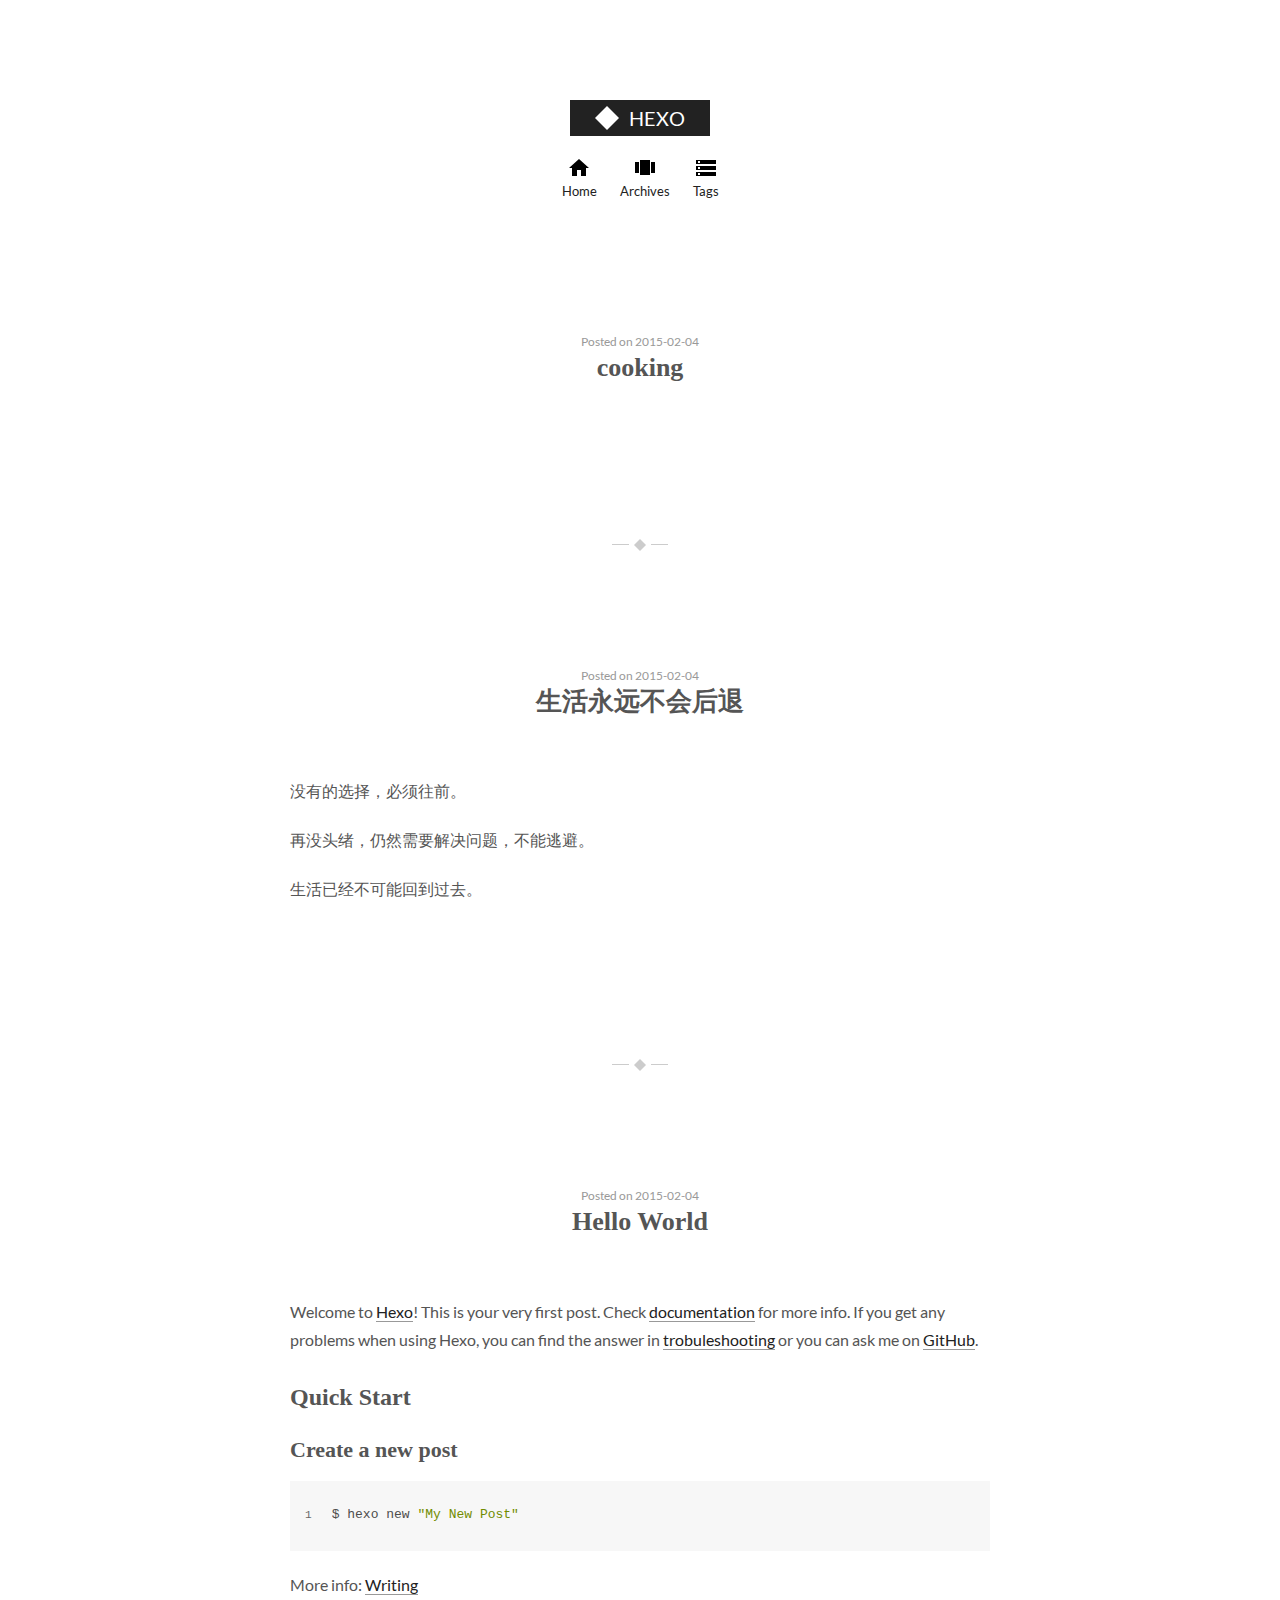
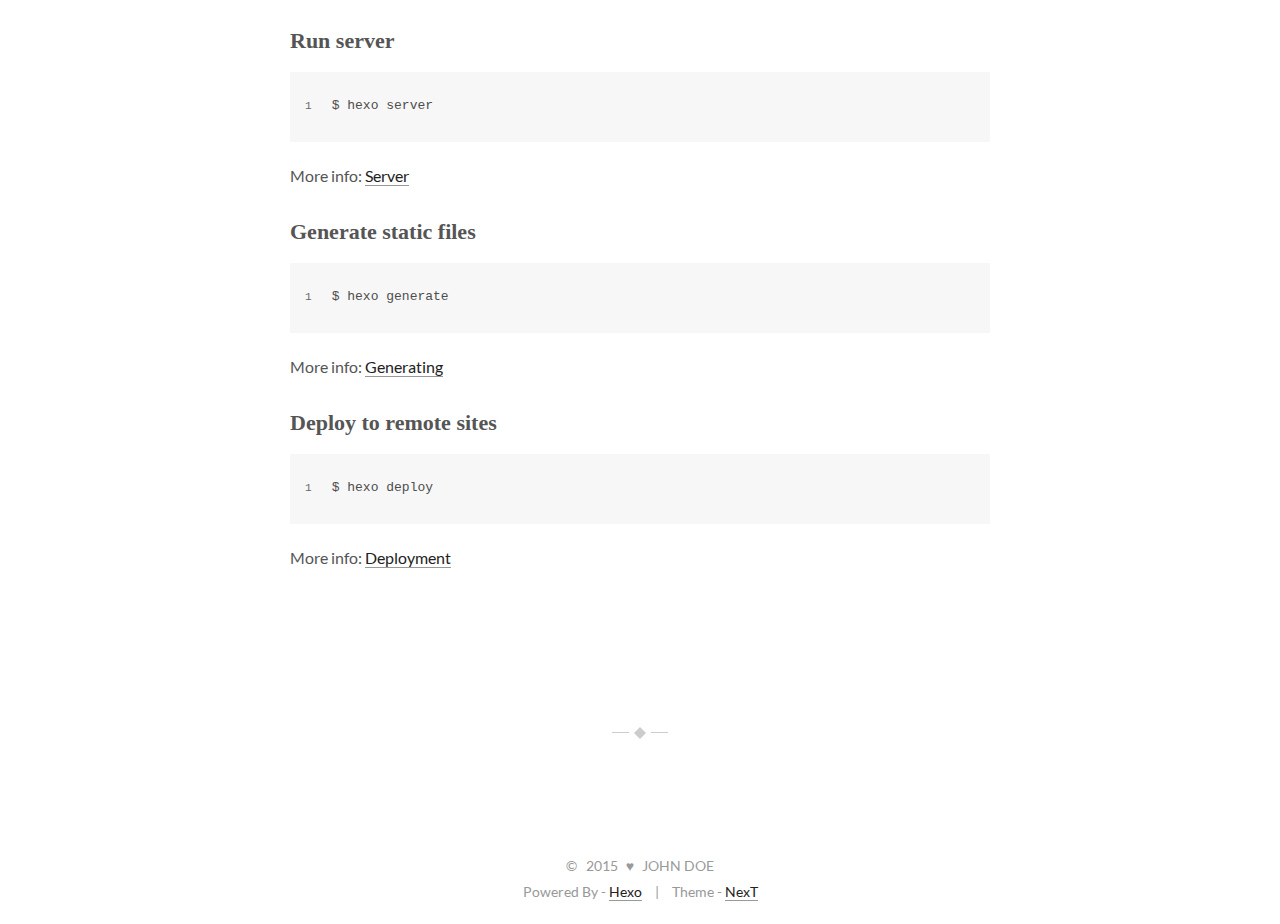
==== index.html @ 5f5b295c "Site updated: 2015-02-05 01:27:31" ====
<!doctype html>
<html lang="zh">
<head>
  <meta charset="UTF-8"/>
<meta http-equiv="X-UA-Compatible" content="IE=edge"/>
<meta name="viewport" content="width=device-width, initial-scale=1, maximum-scale=1"/>


  <link rel="stylesheet" type="text/css" href="/vendors/fancybox/source/jquery.fancybox.css?v=2.1.5"/>


<link rel="stylesheet" type="text/css" href="/css/main.css?v=0.1.3"/>






    <link rel="icon" type="image/x-icon" href="/favicon.ico" />



  <title> Hexo </title>
</head>

<body>
  <div class="container one-column ">

    <div id="header" class="header">
      <div class="header-inner">
        
  


<h1 class="site-meta">
    <a href="/" class="brand">
        <span class="logo the-shape"></span>
        <span class="site-title">Hexo</span>
    </a>
</h1>


  <ul id="menu" class="menu">
    
      
      <li class="menu-item menu-item-home">
        <a href="/" title="Home">Home</a>
      </li>
    
      
      <li class="menu-item menu-item-archives">
        <a href="/archives" title="Archives">Archives</a>
      </li>
    
      
      <li class="menu-item menu-item-tags">
        <a href="/tags" title="Tags">Tags</a>
      </li>
    
    
  </ul>

      </div>
    </div>

    <div id="main" class="main">
      <div class="main-inner">
        <div id="content" class="content">

          
            
          

          <div id="posts" class="posts-expand">
            
  
    

  <div class="post post-type-normal ">
    <div class="post-header">

      <div class="post-meta">
          <span class="post-time">
            
              Posted on 2015-02-04
            
          </span>
      </div>

      
      
        <h1 class="post-title">
          
          
            
              <a class="post-title-link" href="/2015/02/05/cooking/">
                cooking
              </a>
            
          
        </h1>
      
    </div>

    
      <div class="post-body">

        
        

        
          
        

      </div>
    

    
      <div class="post-footer">
        

        

        
          <div class="post-eof the-shape"></div>
        
      </div>
    
  </div>


  
    

  <div class="post post-type-normal ">
    <div class="post-header">

      <div class="post-meta">
          <span class="post-time">
            
              Posted on 2015-02-04
            
          </span>
      </div>

      
      
        <h1 class="post-title">
          
          
            
              <a class="post-title-link" href="/2015/02/04/life-will-never-turn-back/">
                生活永远不会后退
              </a>
            
          
        </h1>
      
    </div>

    
      <div class="post-body">

        
        

        
          <p>没有的选择，必须往前。</p>
<p>再没头绪，仍然需要解决问题，不能逃避。</p>
<p>生活已经不可能回到过去。</p>

        

      </div>
    

    
      <div class="post-footer">
        

        

        
          <div class="post-eof the-shape"></div>
        
      </div>
    
  </div>


  
    

  <div class="post post-type-normal ">
    <div class="post-header">

      <div class="post-meta">
          <span class="post-time">
            
              Posted on 2015-02-04
            
          </span>
      </div>

      
      
        <h1 class="post-title">
          
          
            
              <a class="post-title-link" href="/2015/02/04/hello-world/">
                Hello World
              </a>
            
          
        </h1>
      
    </div>

    
      <div class="post-body">

        
        

        
          <p>Welcome to <a href="http://hexo.io/" target="_blank" rel="external">Hexo</a>! This is your very first post. Check <a href="http://hexo.io/docs/" target="_blank" rel="external">documentation</a> for more info. If you get any problems when using Hexo, you can find the answer in <a href="http://hexo.io/docs/troubleshooting.html" target="_blank" rel="external">trobuleshooting</a> or you can ask me on <a href="https://github.com/hexojs/hexo/issues" target="_blank" rel="external">GitHub</a>.</p>
<h2 id="Quick_Start">Quick Start</h2>
<h3 id="Create_a_new_post">Create a new post</h3>
<figure class="highlight bash"><table><tr><td class="gutter"><pre><div class="line">1</div></pre></td><td class="code"><pre><div class="line">$ hexo new <span class="string">"My New Post"</span></div></pre></td></tr></table></figure>

<p>More info: <a href="http://hexo.io/docs/writing.html" target="_blank" rel="external">Writing</a></p>
<h3 id="Run_server">Run server</h3>
<figure class="highlight bash"><table><tr><td class="gutter"><pre><div class="line">1</div></pre></td><td class="code"><pre><div class="line">$ hexo server</div></pre></td></tr></table></figure>

<p>More info: <a href="http://hexo.io/docs/server.html" target="_blank" rel="external">Server</a></p>
<h3 id="Generate_static_files">Generate static files</h3>
<figure class="highlight bash"><table><tr><td class="gutter"><pre><div class="line">1</div></pre></td><td class="code"><pre><div class="line">$ hexo generate</div></pre></td></tr></table></figure>

<p>More info: <a href="http://hexo.io/docs/generating.html" target="_blank" rel="external">Generating</a></p>
<h3 id="Deploy_to_remote_sites">Deploy to remote sites</h3>
<figure class="highlight bash"><table><tr><td class="gutter"><pre><div class="line">1</div></pre></td><td class="code"><pre><div class="line">$ hexo deploy</div></pre></td></tr></table></figure>

<p>More info: <a href="http://hexo.io/docs/deployment.html" target="_blank" rel="external">Deployment</a></p>

        

      </div>
    

    
      <div class="post-footer">
        

        

        
          <div class="post-eof the-shape"></div>
        
      </div>
    
  </div>


  


            
          </div>
        </div>
      </div>
    </div>

    <div id="footer" class="footer">
      <div class="footer-inner">
        <div class="copyright">
  
  &copy; &nbsp; 
  2015
  <span class="with-love">&hearts;</span>
  <span class="author">John Doe</span>
</div>

<div class="powered-by">
  Powered By - <a class="theme-link" href="http://hexo.io">Hexo</a>
</div>

<div class="theme-info">
  Theme - <a class="theme-link" href="https://github.com/iissnan/hexo-theme-next">NexT</a>
</div>





      </div>
    </div>

  </div>

  <script type="text/javascript" src="/vendors/jquery/dist/jquery.min.js"></script>


  <script type="text/javascript" src="/vendors/fancybox/source/jquery.fancybox.pack.js"></script>
  <script type="text/javascript">
    $(document).ready(function() {
      $(".fancybox").fancybox();
    });
  </script>





  
</body>
</html>
---- css/main.css ----
/* normalize.css v3.0.2 | MIT License | git.io/normalize */
html {
  font-family: sans-serif;
/* 1 */
  -ms-text-size-adjust: 100%;
/* 2 */
  -webkit-text-size-adjust: 100%;
/* 2 */
}
body {
  margin: 0;
}
article,
aside,
details,
figcaption,
figure,
footer,
header,
hgroup,
main,
menu,
nav,
section,
summary {
  display: block;
}
audio,
canvas,
progress,
video {
  display: inline-block;
/* 1 */
  vertical-align: baseline;
/* 2 */
}
audio:not([controls]) {
  display: none;
  height: 0;
}
[hidden],
template {
  display: none;
}
a {
  background-color: transparent;
}
a:active,
a:hover {
  outline: 0;
}
abbr[title] {
  border-bottom: 1px dotted;
}
b,
strong {
  font-weight: bold;
}
dfn {
  font-style: italic;
}
h1 {
  font-size: 2em;
  margin: 0.67em 0;
}
mark {
  background: #ff0;
  color: #000;
}
small {
  font-size: 80%;
}
sub,
sup {
  font-size: 75%;
  line-height: 0;
  position: relative;
  vertical-align: baseline;
}
sup {
  top: -0.5em;
}
sub {
  bottom: -0.25em;
}
img {
  border: 0;
}
svg:not(:root) {
  overflow: hidden;
}
figure {
  margin: 1em 40px;
}
hr {
  -moz-box-sizing: content-box;
  box-sizing: content-box;
  height: 0;
}
pre {
  overflow: auto;
}
code,
kbd,
pre,
samp {
  font-family: monospace, monospace;
  font-size: 1em;
}
button,
input,
optgroup,
select,
textarea {
  color: inherit;
/* 1 */
  font: inherit;
/* 2 */
  margin: 0;
/* 3 */
}
button {
  overflow: visible;
}
button,
select {
  text-transform: none;
}
button,
html input[type="button"],
* 1 */,
input[type="reset"],
input[type="submit"] {
  -webkit-appearance: button;
/* 2 */
  cursor: pointer;
/* 3 */
}
button[disabled],
html input[disabled] {
  cursor: default;
}
button::-moz-focus-inner,
input::-moz-focus-inner {
  border: 0;
  padding: 0;
}
input {
  line-height: normal;
}
input[type="checkbox"],
input[type="radio"] {
  box-sizing: border-box;
/* 1 */
  padding: 0;
/* 2 */
}
input[type="number"]::-webkit-inner-spin-button,
input[type="number"]::-webkit-outer-spin-button {
  height: auto;
}
input[type="search"] {
  -webkit-appearance: textfield;
/* 1 */
  -moz-box-sizing: content-box;
  -webkit-box-sizing: content-box;
/* 2 */
  box-sizing: content-box;
}
input[type="search"]::-webkit-search-cancel-button,
input[type="search"]::-webkit-search-decoration {
  -webkit-appearance: none;
}
fieldset {
  border: 1px solid #c0c0c0;
  margin: 0 2px;
  padding: 0.35em 0.625em 0.75em;
}
legend {
  border: 0;
/* 1 */
  padding: 0;
/* 2 */
}
textarea {
  overflow: auto;
}
optgroup {
  font-weight: bold;
}
table {
  border-collapse: collapse;
  border-spacing: 0;
}
td,
th {
  padding: 0;
}
@font-face {
  font-family: 'Lato';
  src: url("../fonts/lato/lato-reg-webfont-g.eot");
  font-weight: normal;
  font-style: normal;
}
@font-face {
  font-family: 'Lato';
  src: url("../fonts/lato/lato-reg-webfont-g.woff") format('woff');
  font-weight: normal;
  font-style: normal;
}
@font-face {
  font-family: 'Lato';
  src: url("../fonts/lato/lato-bol-webfont-g.eot");
  font-weight: bold;
  font-style: normal;
}
@font-face {
  font-family: 'Lato';
  src: url("../fonts/lato/lato-bol-webfont-g.woff") format('woff');
  font-weight: bold;
  font-style: normal;
}
@font-face {
  font-family: 'Lato';
  src: url("../fonts/lato/lato-regita-webfont-g.eot");
  font-weight: normal;
  font-style: italic;
}
@font-face {
  font-family: 'Lato';
  src: url("../fonts/lato/lato-regita-webfont-g.woff") format('woff');
  font-weight: normal;
  font-style: italic;
}
::selection {
  background: #262a30;
  color: #fff;
}
body {
  color: #555;
  background: #fff;
  font: 16px/1.8 "Lato", "Microsoft Jhenghei", "Hiragino Sans GB", "Microsoft YaHei", sans-serif;
}
h1,
h2,
h3,
h4,
h5,
h6 {
  margin: 0;
  padding: 0;
  font-weight: bold;
  line-height: 1;
  font-family: "PT Serif", "Cambria", Georgia, "Microsoft Jhenghei", "Hiragino Sans GB", "Microsoft YaHei", "Times New Roman", serif;
}
h1 {
  font-size: 26px;
}
h2 {
  font-size: 24px;
}
h3 {
  font-size: 22px;
}
h4 {
  font-size: 20px;
}
h5 {
  font-size: 18px;
}
h6 {
  font-size: 16px;
}
p {
  margin: 20px 0;
}
a {
  color: #222;
  text-decoration: none;
  border-bottom: 1px solid #999;
}
a:hover {
  border-bottom-color: #222;
}
ul {
  list-style: none;
}
blockquote {
  margin: 0;
  padding: 0;
}
img {
  display: block;
  margin: auto 0;
  max-width: 100%;
}
.center {
  text-align: center;
}
.align-left {
  text-align: left;
}
.align-right {
  text-align: right;
}
.post pre,
.post .highlight {
  background: #f7f7f7;
  margin: 20px 0;
  padding: 15px;
  overflow: auto;
  font-size: 13px;
  color: #4d4d4c;
  line-height: 18px;
}
.post .highlight .gutter pre,
.post .gist .gist-file .gist-data .line-numbers {
  color: #666;
  font-size: 0.85em;
}
.post pre,
.post code {
  font-family: "PT Mono", consolas, Monaco, Menlo, monospace;
}
.post code {
  background: #eee;
  text-shadow: 0 1px #fff;
  padding: 0 0.3em;
}
.post pre code {
  background: none;
  text-shadow: none;
  padding: 0;
}
.post .highlight pre {
  border: none;
  margin: 0;
  padding: 0;
}
.post .highlight table {
  margin: 0;
  width: auto;
}
.post .highlight td {
  border: none;
  padding: 0;
}
.post .highlight figcaption {
  font-size: 0.85em;
  color: #8e908c;
  line-height: 1em;
  margin-bottom: 1em;
}
.post .highlight figcaption a {
  float: right;
}
.post .highlight .gutter pre {
  text-align: right;
  padding-right: 20px;
}
.post .highlight .line {
  height: 20px;
}
.post .gist {
  margin: 20px 0;
  border-style: solid;
  border-color: #ccc;
  border-width: 1px 0;
  background: #f7f7f7;
  padding: 15px 40px 15px 15px;
}
.post .gist .gist-file {
  border: none;
  font-family: "PT Mono", consolas, Monaco, Menlo, monospace;
  margin: 0;
}
.post .gist .gist-file .gist-data {
  background: none;
  border: none;
}
.post .gist .gist-file .gist-data .line-numbers {
  background: none;
  border: none;
  padding: 0 20px 0 0;
}
.post .gist .gist-file .gist-data .line-data {
  padding: 0 !important;
}
.post .gist .gist-file .highlight {
  margin: 0;
  padding: 0;
  border: none;
}
.post .gist .gist-file .gist-meta {
  background: #f7f7f7;
  color: #8e908c;
  font: 13px "Avenir Next", Avenir, "Tahoma", "Vendana", sans-serif;
  text-shadow: 0 0;
  padding: 0;
  margin-top: 1em;
  margin-left: 40px;
}
.post .gist .gist-file .gist-meta a {
  color: color-link;
  font-weight: normal;
}
.post .gist .gist-file .gist-meta a:hover {
  text-decoration: underline;
}
pre .comment,
pre .title {
  color: #8e908c;
}
pre .variable,
pre .attribute,
pre .tag,
pre .regexp,
pre .ruby .constant,
pre .xml .tag .title,
pre .xml .pi,
pre .xml .doctype,
pre .html .doctype,
pre .css .id,
pre .css .class,
pre .css .pseudo {
  color: #c82829;
}
pre .number,
pre .preprocessor,
pre .built_in,
pre .literal,
pre .params,
pre .constant {
  color: #f5871f;
}
pre .class,
pre .ruby .class .title,
pre .css .rules .attribute {
  color: #718c00;
}
pre .string,
pre .value,
pre .inheritance,
pre .header,
pre .ruby .symbol,
pre .xml .cdata {
  color: #718c00;
}
pre .css .hexcolor {
  color: #3e999f;
}
pre .function,
pre .python .decorator,
pre .python .title,
pre .ruby .function .title,
pre .ruby .title .keyword,
pre .perl .sub,
pre .javascript .title,
pre .coffeescript .title {
  color: #4271ae;
}
pre .keyword,
pre .javascript .function {
  color: #8959a8;
}
.header-inner {
  margin: 0 auto;
  padding: 100px 0 70px;
  width: 960px;
}
.one-column .header-inner {
  width: 700px;
}
.main-inner {
  margin: 0 auto;
  width: 960px;
}
.one-column .main-inner {
  width: 700px;
}
.main-inner .content {
  width: 700px;
}
.main-inner .sidebar {
  float: right;
  margin-left: 20px;
  width: 240px;
}
.footer-inner {
  margin: 20px auto;
  width: 960px;
}
.one-column .footer-inner {
  width: 700px;
}
.header {
  background: #fff;
  border-bottom: solid 0 #0684bd;
}
.header-inner {
  position: relative;
}
.site-meta {
  text-align: center;
}
.brand {
  position: relative;
  display: inline-block;
  padding: 0 25px;
  color: #fff;
  background: #222;
  border-bottom: none;
  font-family: "Lato", "Microsoft Jhenghei", "Hiragino Sans GB", "Microsoft YaHei", sans-serif;
}
.brand .the-shape {
  display: inline-block;
  vertical-align: top;
  margin-right: 10px;
}
.brand .the-shape::before,
.brand .the-shape::after {
  position: relative;
  top: 6px;
  content: ' ';
  display: inline-block;
  width: 0;
  height: 0;
  border-width: 12px;
  border-style: solid;
}
.brand .the-shape::before {
  border-color: transparent;
  border-right-color: #fff;
  border-left-width: 0;
}
.brand .the-shape::after {
  border-color: transparent;
  border-left-color: #fff;
  border-right-width: 0;
}
.brand .the-shape {
  margin-right: 5px;
}
.site-title {
  display: inline-block;
  vertical-align: top;
  line-height: 36px;
  text-transform: uppercase;
  font-size: 20px;
  font-weight: normal;
}
.menu {
  margin-top: 20px;
  padding-left: 0;
  text-align: center;
}
.menu .menu-item {
  display: inline-block;
  margin-left: 20px;
}
.menu .menu-item:first-child {
  margin-left: 0;
}
.menu .menu-item a {
  display: block;
  color: #222;
  font-size: 13px;
  text-decoration: none;
  text-transform: capitalize;
  border-bottom: 1px solid #fff;
  trasition-property: border-color;
  transition-duration: 0.2s;
  transition-timing-function: ease-in-out;
  transition-delay: 0s;
}
.menu .menu-item a:hover {
  border-bottom-color: #222;
}
.menu .menu-item a::before {
  content: "";
  display: block;
  margin: 0 auto;
  width: 24px;
  height: 24px;
  vertical-align: middle;
}
.menu-item-home a::before {
  background: url("[data-uri]") no-repeat 0 50%;
  background-size: 100% 100%;
}
.menu-item-archives a::before {
  background: url("[data-uri]") no-repeat 0 50%;
  background-size: 100% 100%;
}
.menu-item-tags a::before {
  background: url("[data-uri]") no-repeat 0 50%;
  background-size: 100% 100%;
}
.menu-item-feed a::before {
  background: url("[data-uri]") no-repeat;
  background-size: 100% 100%;
}
.menu-item-about a::before {
  background: url("[data-uri]") no-repeat;
  background-size: 100% 100%;
}
.translation {
  margin-top: -20px;
  font-size: 14px;
  color: #999;
}
.footer {
  margin-top: 100px;
  font-size: 14px;
  color: #999;
}
.footer-inner {
  text-align: center;
}
.copyright,
.author {
  text-transform: uppercase;
}
.with-love {
  display: inline-block;
  margin: 0 5px;
}
.powered-by,
.theme-info {
  display: inline-block;
}
.powered-by {
  margin-right: 10px;
}
.powered-by::after {
  content: "|";
  padding-left: 10px;
}
.cc-license {
  margin-top: 10px;
  text-align: center;
}
.cc-license .cc-opacity {
  opacity: 0.6;
  border-bottom: none;
}
.cc-license .cc-opacity:hover {
  opacity: 0.9;
}
.cc-license img {
  display: inline-block;
}
.page-archive .archive-page-counter {
  position: relative;
  top: -20px;
  left: 70px;
}
@media (max-width: 767px) {
  .page-archive .archive-page-counter {
    left: 50px;
  }
}
.page-archive .posts-collapse {
  position: relative;
}
.page-archive .posts-collapse::after {
  top: 0;
  left: 55px;
  margin-left: -2px;
  width: 4px;
  height: 100%;
  background: #f5f5f5;
  z-index: -1;
}
@media (max-width: 767px) {
  .page-archive .posts-collapse::after {
    left: 30px;
  }
}
.page-archive .posts-collapse .archive-move-on {
  position: absolute;
  top: -12px;
  left: 55px;
  margin-left: -6px;
  width: 12px;
  height: 12px;
  opacity: 0.5;
  background: #555;
}
@media (max-width: 767px) {
  .page-archive .posts-collapse .archive-move-on {
    left: 30px;
  }
}
.page-archive .posts-collapse .post {
  margin: 30px 0 30px 55px;
}
@media (max-width: 767px) {
  .page-archive .posts-collapse .post {
    margin-left: 30px;
  }
}
.page-archive .posts-collapse::before,
.page-archive .posts-collapse::after {
  content: " ";
  position: absolute;
}
.page-archive .posts-collapse .archive-year {
  position: relative;
  text-align: center;
  margin-left: 55px;
}
@media (max-width: 767px) {
  .page-archive .posts-collapse .archive-year {
    margin-left: 30px;
  }
}
.page-archive .posts-collapse .archive-year::before {
  content: " ";
  position: absolute;
  left: 0;
  top: 50%;
  margin-left: -4px;
  margin-top: -4px;
  width: 8px;
  height: 8px;
  background: #bbb;
}
.page-archive .posts-collapse .archive-year::after {
  content: " ";
  position: absolute;
  top: 50%;
  left: 0;
  z-index: -1;
  margin-top: -1px;
  width: 50%;
  height: 2px;
  background: #f5f5f5;
}
.page-archive .posts-collapse .collection-title {
  margin: 30px 0;
  margin-left: -54px;
  padding: 5px 30px;
  background: #fff;
  border: 2px solid #666;
  color: #666;
  font-size: 20px;
}
.page-archive .posts-collapse .post-header {
  position: relative;
  border-bottom: 1px dashed #ccc;
}
.page-archive .posts-collapse .post-header::before {
  content: " ";
  position: absolute;
  left: 0;
  top: 13px;
  width: 6px;
  height: 6px;
  margin-left: -3px;
  background: #bbb;
}
.page-archive .posts-collapse .post-header:hover {
  border-bottom-color: #666;
}
.page-archive .posts-collapse .post-header:hover::before {
  background: #222;
}
.page-archive .posts-collapse .post-meta {
  position: absolute;
  font-size: 12px;
  left: 20px;
  top: 5px;
}
.page-archive .posts-collapse .post-title {
  margin-left: 60px;
  font-size: 16px;
  font-weight: normal;
  font-family: "Lato", "Microsoft Jhenghei", "Hiragino Sans GB", "Microsoft YaHei", sans-serif;
  line-height: inherit;
}
.page-archive .posts-collapse .post-title::after {
  margin-left: 3px;
  opacity: 0.6;
}
.page-post-detail .content {
  overflow: hidden;
}
.btn {
  display: inline-block;
  padding: 2px 20px;
  font-size: 15px;
  color: #fff;
  background: #222;
  border: 2px solid #222;
  text-decoration: none;
  transition-property: background-color;
  transition-duration: 0.2s;
  transition-timing-function: ease-in-out;
  transition-delay: 0s;
}
.btn:hover {
  border-color: #222;
  color: #222;
  background: #fff;
}
.posts-expand {
  padding-top: 40px;
}
@media (max-width: 767px) {
  .posts-expand {
    margin: 0 20px;
  }
  .post-body pre,
  .post-body .highlight {
    margin: 0 -20px;
    padding: 10px 20px;
  }
  .post-body pre .gutter pre,
  .post-body .highlight .gutter pre {
    padding-right: 10px;
  }
}
.posts-expand .post-title {
  margin-bottom: 60px;
  font-size: 26px;
  text-align: center;
}
.posts-expand .post-title-link {
  position: relative;
  color: #555;
  border-bottom: none;
  line-height: 1.2;
  vertical-align: top;
}
.posts-expand .post-title-link::before {
  content: "";
  position: absolute;
  width: 100%;
  height: 2px;
  bottom: 0;
  left: 0;
  background-color: #000;
  visibility: hidden;
  transform: scaleX(0);
  transition-duration: 0.2s;
  transition-timing-function: ease-in-out;
  transition-delay: 0s;
}
.posts-expand .post-title-link:hover::before {
  visibility: visible;
  transform: scaleX(1);
}
.posts-expand .post-meta {
  color: #999;
  font-size: 12px;
  text-align: center;
}
.posts-expand .post-meta .post-category-list {
  display: inline-block;
  margin: 0;
  padding: 3px;
}
.posts-expand .post-meta .post-category-list-link {
  color: #999;
}
.posts-expand .post-body h2,
.posts-expand .post-body h3,
.posts-expand .post-body h4,
.posts-expand .post-body h5,
.posts-expand .post-body h6 {
  margin: 30px 0 15px;
}
.posts-expand .post-body ul {
  list-style: square;
}
.posts-expand .post-body hr {
  height: 1px;
  border: none;
  background: #666;
}
.posts-expand .post-body blockquote {
  position: relative;
  margin: 40px 0;
  color: #666;
  text-align: center;
}
.posts-expand .post-body blockquote::before,
.posts-expand .post-body blockquote::after {
  position: absolute;
  content: ' ';
  display: block;
  width: 100%;
  height: 24px;
  opacity: 0.2;
}
.posts-expand .post-body blockquote::before {
  top: -20px;
  border-top: 1px solid #ccc;
  background: url("[data-uri]") no-repeat 0 -7px;
  background-size: 24px 24px;
}
.posts-expand .post-body blockquote::after {
  bottom: -20px;
  border-bottom: 1px solid #ccc;
  background: url("[data-uri]") no-repeat 100% 7px;
  background-size: 24px 24px;
}
.posts-expand .post-body blockquote cite::before {
  content: "-";
  padding: 0 5px;
}
.posts-expand .post-body blockquote p,
.posts-expand .post-body blockquote div {
  text-align: center;
}
.posts-expand .post-body table {
  width: 100%;
  border-collapse: collapse;
  border-spacing: 0;
}
.posts-expand .post-body caption,
.posts-expand .post-body th,
.posts-expand .post-body td {
  text-align: left;
  vertical-align: middle;
  font-weight: normal;
}
.posts-expand .post-body th {
  font-weight: 700;
  border-bottom: 3px solid #ddd;
  padding-bottom: 10px;
}
.posts-expand .post-body td {
  border-bottom: 1px solid #ddd;
  padding: 10px 0;
}
.posts-expand .post-body dt {
  font-weight: 700;
}
.posts-expand .post-body dd {
  margin: 0;
  padding: 0;
}
.posts-expand .post-body img {
  box-sizing: border-box;
  margin: auto;
  border: 1px solid #ccc;
}
.posts-expand .post-body .pullquote {
  width: 45%;
}
.posts-expand .post-body .pullquote.left {
  float: left;
  margin-left: 5px;
  margin-right: 10px;
}
.posts-expand .post-body .pullquote.right {
  float: right;
  margin-left: 10px;
  margin-right: 5px;
}
.posts-expand .post-body .highlight table,
.posts-expand .post-body .gist table {
  width: auto;
}
.posts-expand .post-body .highlight table td,
.posts-expand .post-body .gist table td {
  border: none;
}
.posts-expand .post-body .highlight a,
.posts-expand .post-body .gist a {
  color: #222 !important;
  text-decoration: none !important;
}
.posts-expand .post-body .video-container {
  position: relative;
  padding-top: 60%;
  height: 0;
  overflow: hidden;
}
.posts-expand .post-body .video-container iframe,
.posts-expand .post-body .video-container object,
.posts-expand .post-body .video-container embed {
  position: absolute;
  top: 0;
  left: 0;
  width: 100%;
  height: 100%;
}
.posts-expand .post-tags {
  margin-top: 60px;
  text-align: center;
}
.posts-expand .post-tags a {
  display: inline-block;
  margin-right: 10px;
  font-size: 13px;
}
.posts-expand .the-shape {
  display: inline-block;
  vertical-align: top;
  margin-right: 10px;
}
.posts-expand .the-shape::before,
.posts-expand .the-shape::after {
  position: relative;
  top: -13px;
  content: ' ';
  display: inline-block;
  width: 0;
  height: 0;
  border-width: 6px;
  border-style: solid;
}
.posts-expand .the-shape::before {
  border-color: #fff;
  border-right-color: #ccc;
  border-left-width: 5px;
}
.posts-expand .the-shape::after {
  border-color: #fff;
  border-left-color: #ccc;
  border-right-width: 5px;
}
.posts-expand .post-eof {
  display: block;
  margin: 160px auto 120px;
  width: 8%;
  height: 1px;
  background: #ccc;
  text-align: center;
}
.post-more-link {
  margin-top: 50px;
}
@media (max-width: 767px) {
  .posts-collapse {
    margin: 0 20px;
  }
  .posts-collapse .post-title,
  .posts-collapse .post-meta {
    display: block;
    width: auto;
    text-align: left;
  }
}
.posts-collapse .collection-title {
  display: inline-block;
  margin: 30px 0 70px;
  padding: 5px 30px;
  color: #222;
  font-family: "Lato", "Microsoft Jhenghei", "Hiragino Sans GB", "Microsoft YaHei", sans-serif;
  border: 2px solid #222;
}
.posts-collapse .post {
  margin: 0 0 35px 30px;
}
.posts-collapse .post a {
  display: inline-block;
  color: #666;
  border-bottom: none;
}
.posts-collapse .post a:hover {
  color: #000;
}
.posts-collapse .post-meta {
  display: inline-block;
  vertical-align: middle;
  text-align: right;
  font-size: 14px;
  color: #999;
}
.posts-collapse .post-meta .post-time {
  display: inline-block;
  margin-right: 10px;
}
.posts-collapse .post-title {
  display: inline-block;
  vertical-align: middle;
  font-size: 20px;
  color: #555;
  border-bottom: 1px solid #fff;
}
.post-type-link .post-title::after {
  content: "";
  display: inline-block;
  margin-left: 10px;
  width: 20px;
  height: 25px;
  vertical-align: bottom;
  background: url("[data-uri]") no-repeat 0 50%;
  background-size: 17px 17px;
}
.pagination {
  margin: 120px 0 40px;
  text-align: center;
  border-top: 1px solid #eee;
}
.page-number-basic,
.pagination .prev,
.pagination .next,
.pagination .page-number,
.pagination .space {
  display: inline-block;
  position: relative;
  top: -1px;
  margin: 0 10px;
  padding: 0 10px;
  line-height: 30px;
}
.pagination .prev,
.pagination .next,
.pagination .page-number {
  border-bottom: 0;
  border-top: 1px solid #eee;
  transition-property: border-color;
  transition-duration: 0.2s;
  transition-timing-function: ease-in-out;
  transition-delay: 0s;
}
.pagination .prev:hover,
.pagination .next:hover,
.pagination .page-number:hover {
  border-top-color: #222;
}
.pagination .page-number.current {
  color: #fff;
  background: #222;
  border-top-color: #222;
}
@media (max-width: 767px) {
  .pagination {
    text-align: left;
    border-top: none;
  }
  .pagination .prev,
  .pagination .next,
  .pagination .page-number {
    margin-bottom: 10px;
    border-top: 0;
    border-bottom: 1px solid #eee;
  }
  .pagination .prev:hover,
  .pagination .next:hover,
  .pagination .page-number:hover {
    border-bottom-color: #222;
  }
}
.comments {
  margin-top: 30px;
}
.tag-cloud {
  text-align: center;
}
.tag-cloud a {
  display: inline-block;
  margin: 10px;
}
.post-gallery {
  overflow: hidden;
  display: table;
  border-spacing: 10px;
  border-collapse: separate;
}
.post-gallery a {
  display: table-cell;
  width: 25%;
  height: 100px;
  text-align: center;
  vertical-align: middle;
  border: none;
  background: #222;
}
.post-gallery .post-gallery-img img {
  max-width: 100%;
  max-height: 100%;
  border: none;
}
.fancybox-close,
.fancybox-close:hover {
  border: none;
}
@media (max-width: 767px) {
  body {
    font-size: 14px;
  }
  .header-inner,
  .one-column .header-inner,
  .main-inner,
  .one-column .main-inner,
  .main-inner .content,
  .footer-inner,
  .one-column .footer-inner {
    width: auto;
  }
  .main-inner {
    margin: 20px auto 0;
  }
  .footer-inner {
    padding: 0 10px;
  }
}
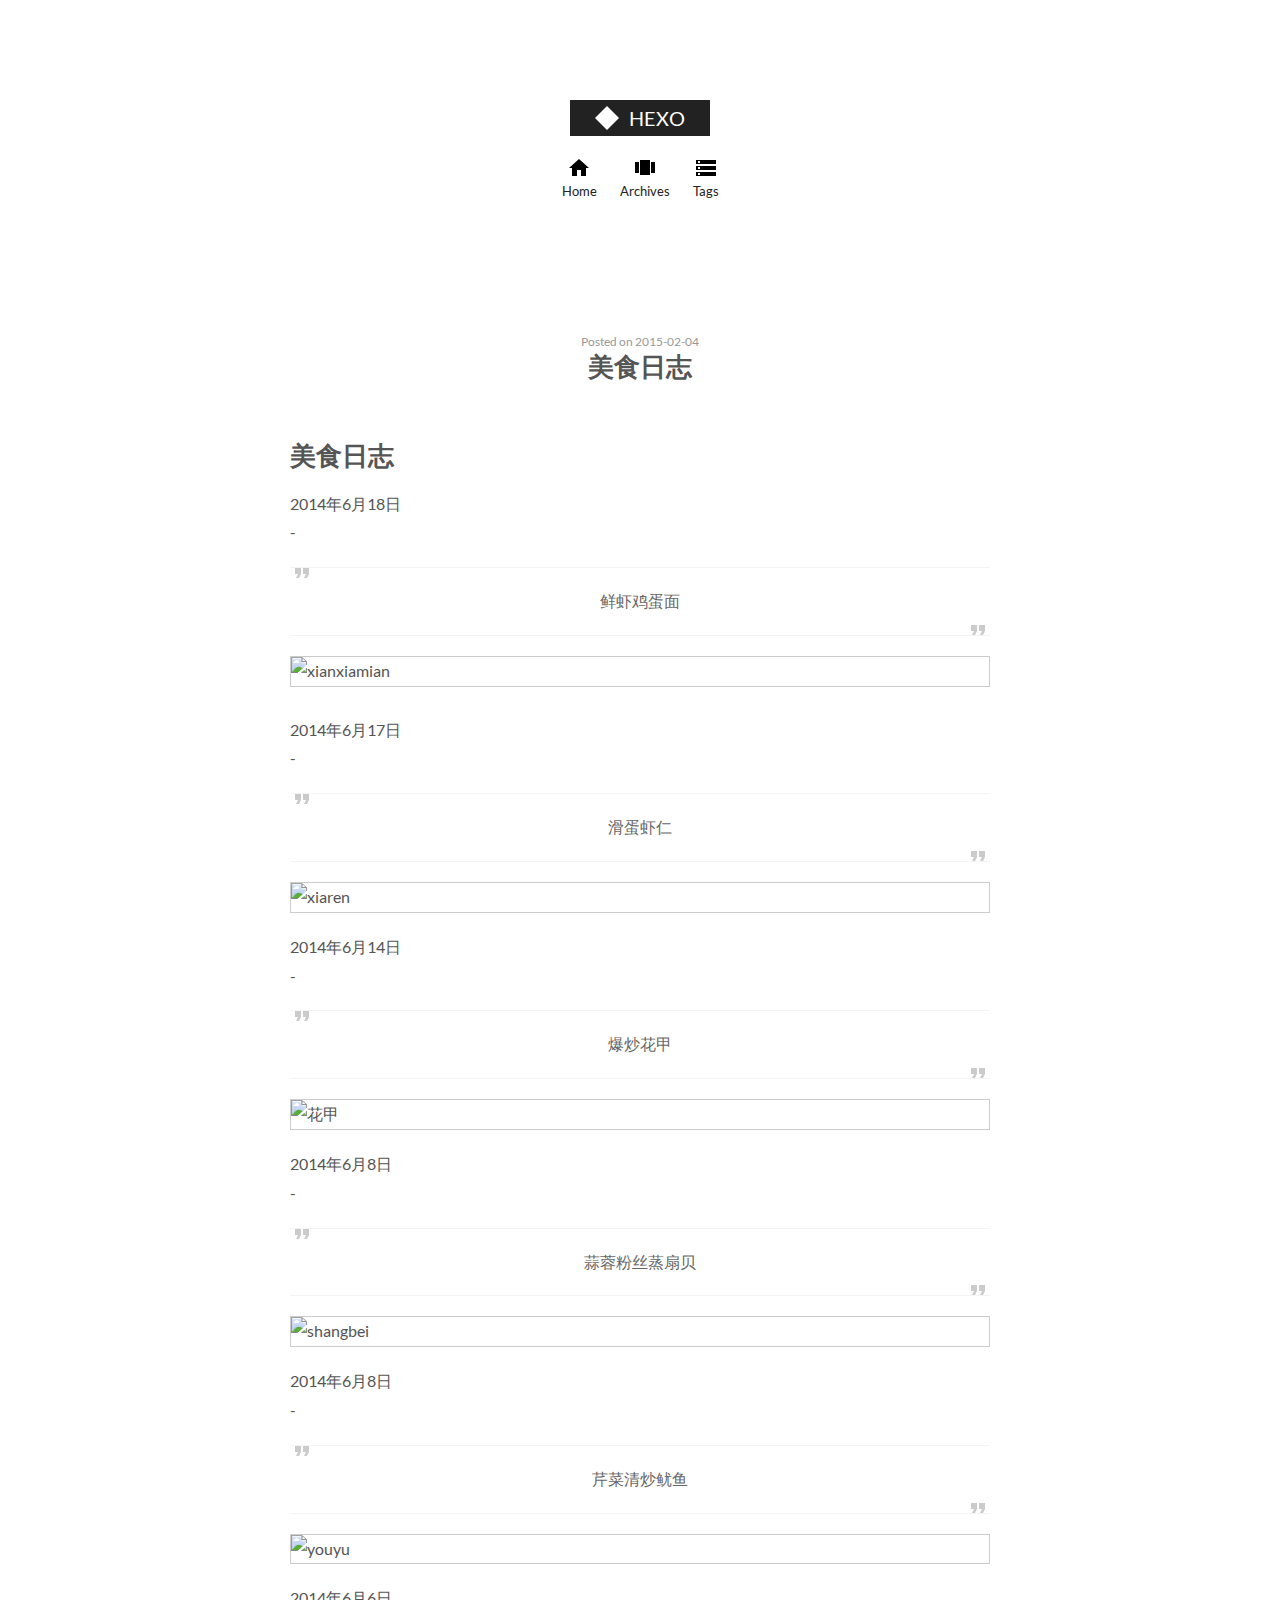
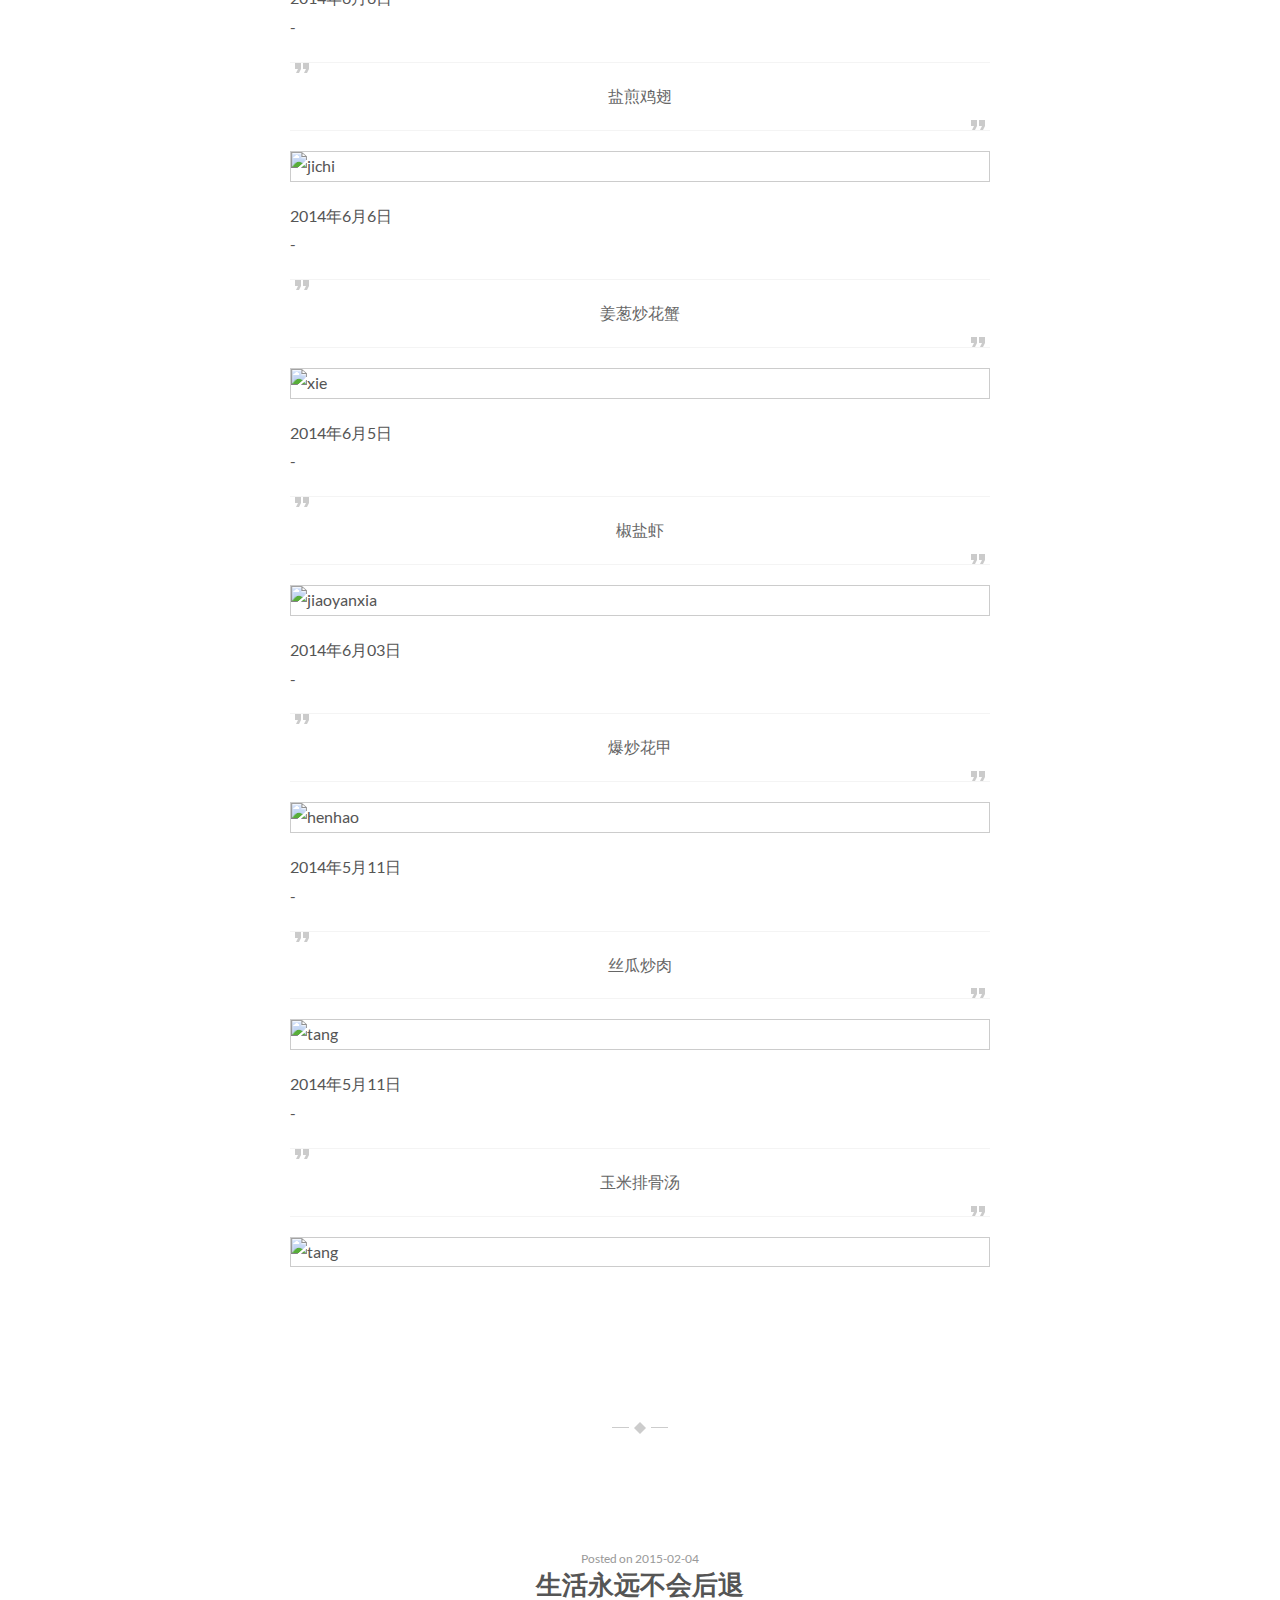
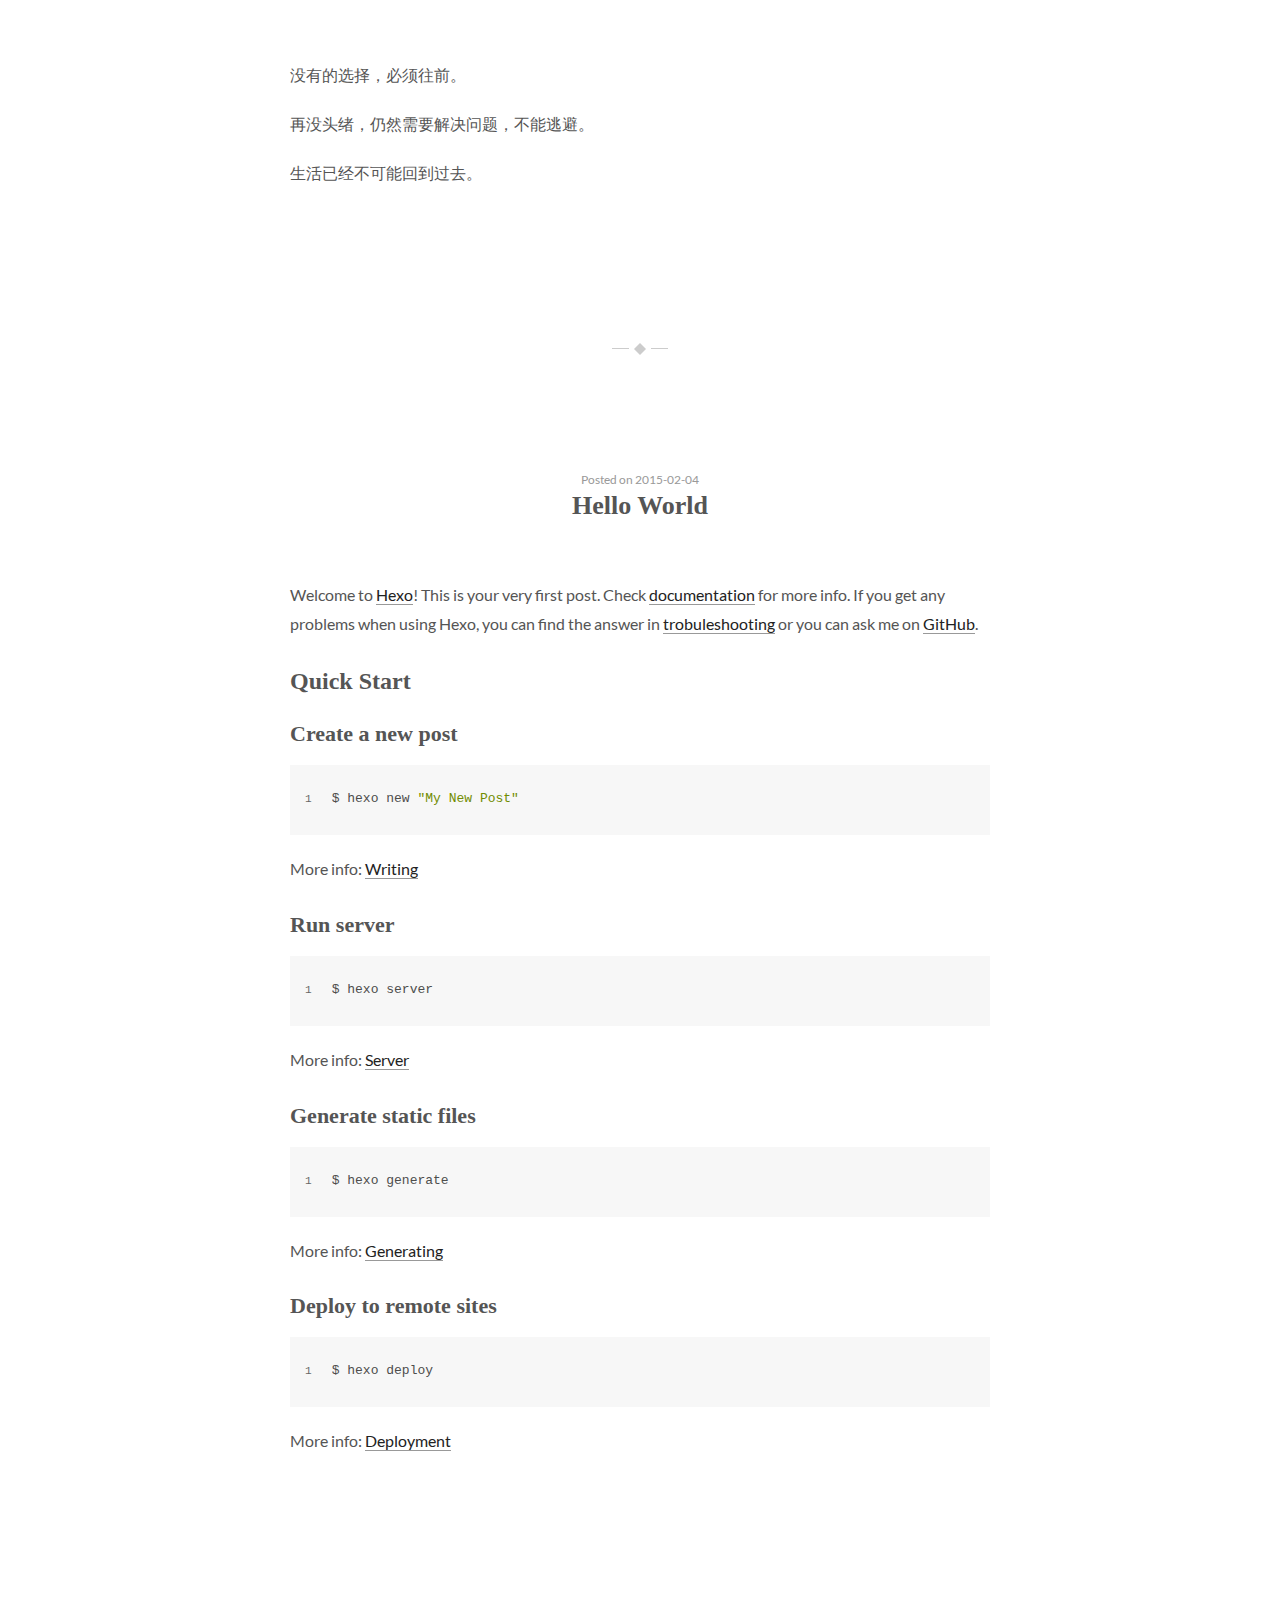
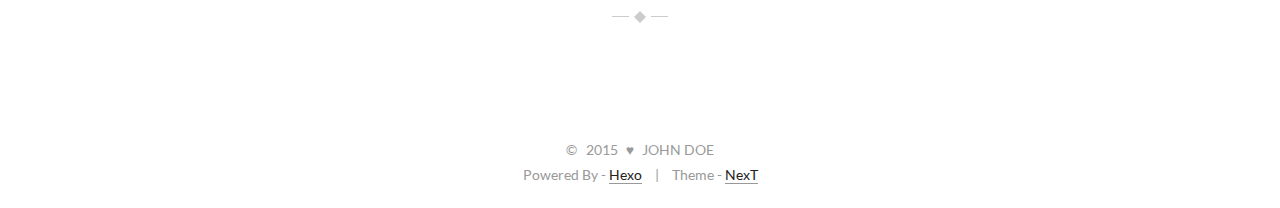
==== commit 9efbc338: "Site updated: 2015-02-05 01:42:24" ====
--- a/index.html
+++ b/index.html
@@ -94,7 +94,7 @@
           
             
               <a class="post-title-link" href="/2015/02/05/cooking/">
-                cooking
+                美食日志
               </a>
             
           
@@ -109,7 +109,62 @@
         
 
         
-          
+          <h1 id="美食日志">美食日志</h1>
+<p>2014年6月18日<br>-</p>
+<blockquote>
+<p>鲜虾鸡蛋面</p>
+</blockquote>
+<p><img src="https://farm4.staticflickr.com/3861/14471485133_39170146e5_z.jpg" alt="xianxiamian" title="非常棒，只是虾不够新鲜。"><br>2014年6月17日<br>-</p>
+<blockquote>
+<p>滑蛋虾仁</p>
+</blockquote>
+<p><img src="https://farm3.staticflickr.com/2902/14449985002_9c3f1a9d4d_z.jpg" alt="xiaren" title="非常棒，只是虾不够新鲜。"></p>
+<p>2014年6月14日<br>-</p>
+<blockquote>
+<p>爆炒花甲</p>
+</blockquote>
+<p><img src="https://farm3.staticflickr.com/2915/14416714694_acc4fc9370_z.jpg" alt="花甲" title="盐有点多了，火候有点过"></p>
+<p>2014年6月8日<br>-</p>
+<blockquote>
+<p>蒜蓉粉丝蒸扇贝</p>
+</blockquote>
+<p><img src="https://farm4.staticflickr.com/3855/14394451116_5822ef010a_z.jpg" alt="shangbei" title="粉丝有点放多了，扇贝没有吸收到底部的汁，有点干。但底部的粉丝倒是很好的把扇贝的味道给吸收了，非常美味"> </p>
+<p>2014年6月8日<br>-</p>
+<blockquote>
+<p>芹菜清炒鱿鱼</p>
+</blockquote>
+<p><img src="https://farm3.staticflickr.com/2929/14414232281_555700cf47_z.jpg" alt="youyu" title="芹菜和鱿鱼都分别先用开水烫过，然后起锅再过水，这样口感很脆，鱿鱼很鲜嫩"></p>
+<p>2014年6月6日<br>-</p>
+<blockquote>
+<p>盐煎鸡翅</p>
+</blockquote>
+<p><img src="https://farm3.staticflickr.com/2906/14230998438_6573436f49_z.jpg" alt="jichi"></p>
+<p>2014年6月6日<br>-</p>
+<blockquote>
+<p>姜葱炒花蟹</p>
+</blockquote>
+<p><img src="https://farm3.staticflickr.com/2911/14416449494_35776ca998_z.jpg" alt="xie" title="开始的时候火候太大，调味没有处理好。"></p>
+<p>2014年6月5日<br>-</p>
+<blockquote>
+<p>椒盐虾</p>
+</blockquote>
+<p><img src="https://farm4.staticflickr.com/3845/14231044578_f7e3d679f0_z.jpg" alt="jiaoyanxia" title="油爆虾的时间要控制好，否则会容易老。"></p>
+<p>2014年6月03日<br>-</p>
+<blockquote>
+<p>爆炒花甲</p>
+</blockquote>
+<p><img src="https://farm3.staticflickr.com/2922/14416382822_6e5171cb46_z.jpg" alt="henhao" title="加料酒可以去腥"></p>
+<p>2014年5月11日<br>-</p>
+<blockquote>
+<p>丝瓜炒肉</p>
+</blockquote>
+<p><img src="https://farm3.staticflickr.com/2918/14417658725_dc205f5861_z.jpg" alt="tang"></p>
+<p>2014年5月11日<br>-</p>
+<blockquote>
+<p>玉米排骨汤</p>
+</blockquote>
+<p><img src="https://farm4.staticflickr.com/3893/14231068728_6232c6ccde_z.jpg" alt="tang"></p>
+
         
 
       </div>
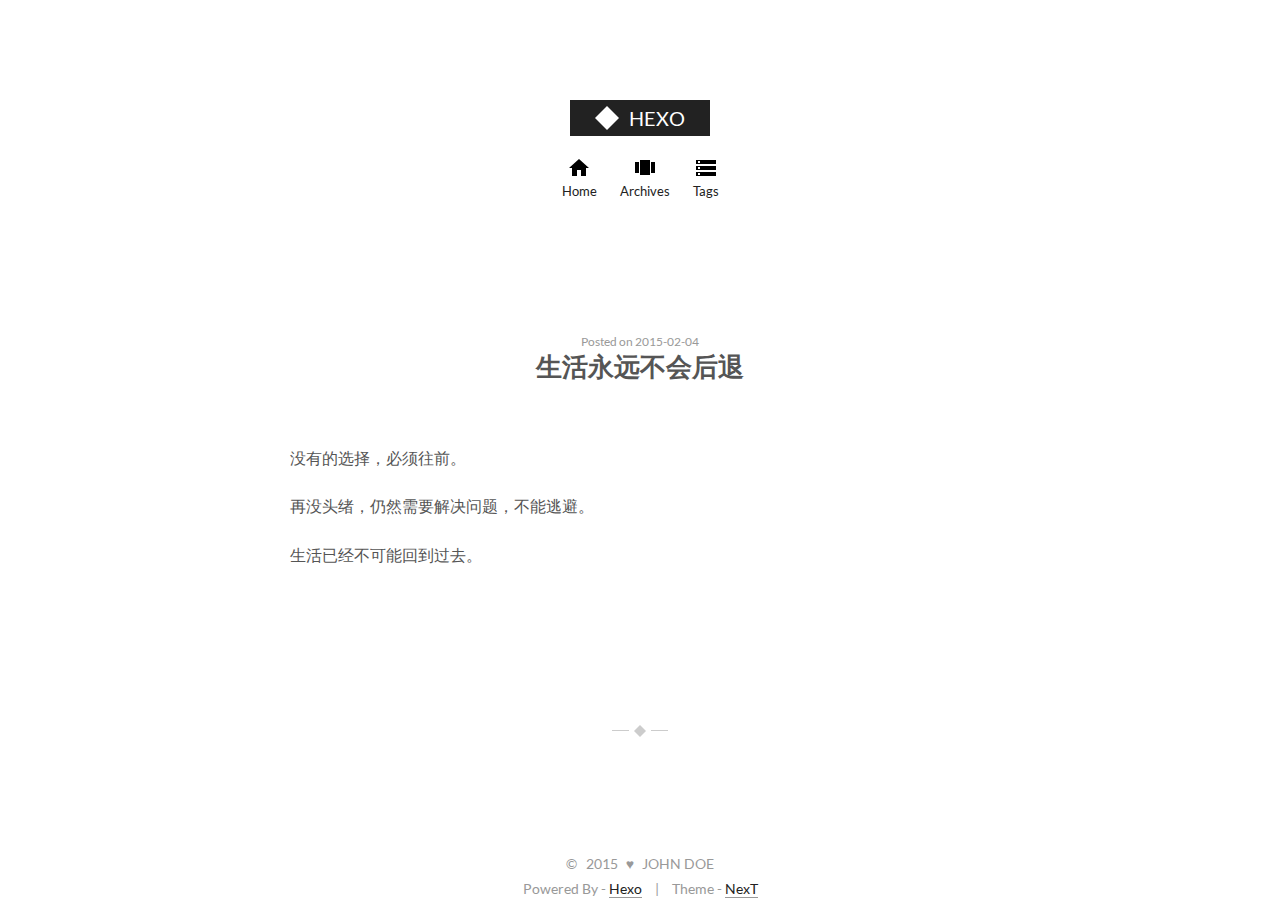
==== commit 067c1ac3: "Site updated: 2015-02-05 01:52:43" ====
--- a/index.html
+++ b/index.html
@@ -93,117 +93,6 @@
           
           
             
-              <a class="post-title-link" href="/2015/02/05/cooking/">
-                美食日志
-              </a>
-            
-          
-        </h1>
-      
-    </div>
-
-    
-      <div class="post-body">
-
-        
-        
-
-        
-          <h1 id="美食日志">美食日志</h1>
-<p>2014年6月18日<br>-</p>
-<blockquote>
-<p>鲜虾鸡蛋面</p>
-</blockquote>
-<p><img src="https://farm4.staticflickr.com/3861/14471485133_39170146e5_z.jpg" alt="xianxiamian" title="非常棒，只是虾不够新鲜。"><br>2014年6月17日<br>-</p>
-<blockquote>
-<p>滑蛋虾仁</p>
-</blockquote>
-<p><img src="https://farm3.staticflickr.com/2902/14449985002_9c3f1a9d4d_z.jpg" alt="xiaren" title="非常棒，只是虾不够新鲜。"></p>
-<p>2014年6月14日<br>-</p>
-<blockquote>
-<p>爆炒花甲</p>
-</blockquote>
-<p><img src="https://farm3.staticflickr.com/2915/14416714694_acc4fc9370_z.jpg" alt="花甲" title="盐有点多了，火候有点过"></p>
-<p>2014年6月8日<br>-</p>
-<blockquote>
-<p>蒜蓉粉丝蒸扇贝</p>
-</blockquote>
-<p><img src="https://farm4.staticflickr.com/3855/14394451116_5822ef010a_z.jpg" alt="shangbei" title="粉丝有点放多了，扇贝没有吸收到底部的汁，有点干。但底部的粉丝倒是很好的把扇贝的味道给吸收了，非常美味"> </p>
-<p>2014年6月8日<br>-</p>
-<blockquote>
-<p>芹菜清炒鱿鱼</p>
-</blockquote>
-<p><img src="https://farm3.staticflickr.com/2929/14414232281_555700cf47_z.jpg" alt="youyu" title="芹菜和鱿鱼都分别先用开水烫过，然后起锅再过水，这样口感很脆，鱿鱼很鲜嫩"></p>
-<p>2014年6月6日<br>-</p>
-<blockquote>
-<p>盐煎鸡翅</p>
-</blockquote>
-<p><img src="https://farm3.staticflickr.com/2906/14230998438_6573436f49_z.jpg" alt="jichi"></p>
-<p>2014年6月6日<br>-</p>
-<blockquote>
-<p>姜葱炒花蟹</p>
-</blockquote>
-<p><img src="https://farm3.staticflickr.com/2911/14416449494_35776ca998_z.jpg" alt="xie" title="开始的时候火候太大，调味没有处理好。"></p>
-<p>2014年6月5日<br>-</p>
-<blockquote>
-<p>椒盐虾</p>
-</blockquote>
-<p><img src="https://farm4.staticflickr.com/3845/14231044578_f7e3d679f0_z.jpg" alt="jiaoyanxia" title="油爆虾的时间要控制好，否则会容易老。"></p>
-<p>2014年6月03日<br>-</p>
-<blockquote>
-<p>爆炒花甲</p>
-</blockquote>
-<p><img src="https://farm3.staticflickr.com/2922/14416382822_6e5171cb46_z.jpg" alt="henhao" title="加料酒可以去腥"></p>
-<p>2014年5月11日<br>-</p>
-<blockquote>
-<p>丝瓜炒肉</p>
-</blockquote>
-<p><img src="https://farm3.staticflickr.com/2918/14417658725_dc205f5861_z.jpg" alt="tang"></p>
-<p>2014年5月11日<br>-</p>
-<blockquote>
-<p>玉米排骨汤</p>
-</blockquote>
-<p><img src="https://farm4.staticflickr.com/3893/14231068728_6232c6ccde_z.jpg" alt="tang"></p>
-
-        
-
-      </div>
-    
-
-    
-      <div class="post-footer">
-        
-
-        
-
-        
-          <div class="post-eof the-shape"></div>
-        
-      </div>
-    
-  </div>
-
-
-  
-    
-
-  <div class="post post-type-normal ">
-    <div class="post-header">
-
-      <div class="post-meta">
-          <span class="post-time">
-            
-              Posted on 2015-02-04
-            
-          </span>
-      </div>
-
-      
-      
-        <h1 class="post-title">
-          
-          
-            
               <a class="post-title-link" href="/2015/02/04/life-will-never-turn-back/">
                 生活永远不会后退
               </a>
@@ -223,80 +112,6 @@
           <p>没有的选择，必须往前。</p>
 <p>再没头绪，仍然需要解决问题，不能逃避。</p>
 <p>生活已经不可能回到过去。</p>
-
-        
-
-      </div>
-    
-
-    
-      <div class="post-footer">
-        
-
-        
-
-        
-          <div class="post-eof the-shape"></div>
-        
-      </div>
-    
-  </div>
-
-
-  
-    
-
-  <div class="post post-type-normal ">
-    <div class="post-header">
-
-      <div class="post-meta">
-          <span class="post-time">
-            
-              Posted on 2015-02-04
-            
-          </span>
-      </div>
-
-      
-      
-        <h1 class="post-title">
-          
-          
-            
-              <a class="post-title-link" href="/2015/02/04/hello-world/">
-                Hello World
-              </a>
-            
-          
-        </h1>
-      
-    </div>
-
-    
-      <div class="post-body">
-
-        
-        
-
-        
-          <p>Welcome to <a href="http://hexo.io/" target="_blank" rel="external">Hexo</a>! This is your very first post. Check <a href="http://hexo.io/docs/" target="_blank" rel="external">documentation</a> for more info. If you get any problems when using Hexo, you can find the answer in <a href="http://hexo.io/docs/troubleshooting.html" target="_blank" rel="external">trobuleshooting</a> or you can ask me on <a href="https://github.com/hexojs/hexo/issues" target="_blank" rel="external">GitHub</a>.</p>
-<h2 id="Quick_Start">Quick Start</h2>
-<h3 id="Create_a_new_post">Create a new post</h3>
-<figure class="highlight bash"><table><tr><td class="gutter"><pre><div class="line">1</div></pre></td><td class="code"><pre><div class="line">$ hexo new <span class="string">"My New Post"</span></div></pre></td></tr></table></figure>
-
-<p>More info: <a href="http://hexo.io/docs/writing.html" target="_blank" rel="external">Writing</a></p>
-<h3 id="Run_server">Run server</h3>
-<figure class="highlight bash"><table><tr><td class="gutter"><pre><div class="line">1</div></pre></td><td class="code"><pre><div class="line">$ hexo server</div></pre></td></tr></table></figure>
-
-<p>More info: <a href="http://hexo.io/docs/server.html" target="_blank" rel="external">Server</a></p>
-<h3 id="Generate_static_files">Generate static files</h3>
-<figure class="highlight bash"><table><tr><td class="gutter"><pre><div class="line">1</div></pre></td><td class="code"><pre><div class="line">$ hexo generate</div></pre></td></tr></table></figure>
-
-<p>More info: <a href="http://hexo.io/docs/generating.html" target="_blank" rel="external">Generating</a></p>
-<h3 id="Deploy_to_remote_sites">Deploy to remote sites</h3>
-<figure class="highlight bash"><table><tr><td class="gutter"><pre><div class="line">1</div></pre></td><td class="code"><pre><div class="line">$ hexo deploy</div></pre></td></tr></table></figure>
-
-<p>More info: <a href="http://hexo.io/docs/deployment.html" target="_blank" rel="external">Deployment</a></p>
 
         
 
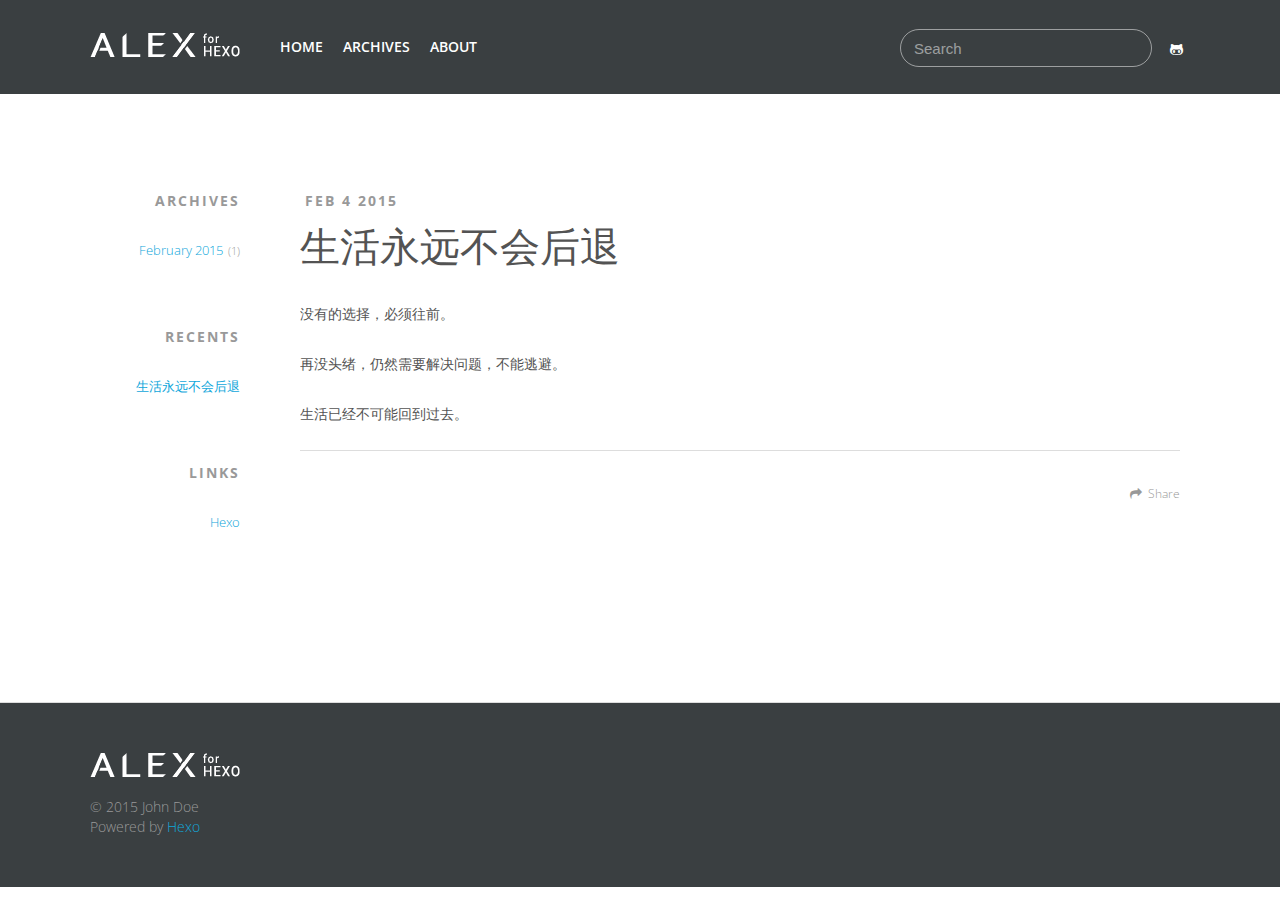
==== commit b36630ae: "Site updated: 2015-02-05 02:02:28" ====
--- a/index.html
+++ b/index.html
@@ -1,187 +1,198 @@
-<!doctype html>
-<html lang="zh">
+<!DOCTYPE html>
+<html>
 <head>
-  <meta charset="UTF-8"/>
-<meta http-equiv="X-UA-Compatible" content="IE=edge"/>
-<meta name="viewport" content="width=device-width, initial-scale=1, maximum-scale=1"/>
+  <meta charset="utf-8">
+  
+  <title>Hexo</title>
+  <meta name="viewport" content="width=device-width, initial-scale=1, maximum-scale=1">
+  <meta name="description">
+<meta property="og:type" content="website">
+<meta property="og:title" content="Hexo">
+<meta property="og:url" content="http://yoursite.com/">
+<meta property="og:site_name" content="Hexo">
+<meta property="og:description">
+<meta name="twitter:card" content="summary">
+<meta name="twitter:title" content="Hexo">
+<meta name="twitter:description">
+
+  
+  
+    <link rel="icon" href="/favicon.png">
+  
+  <!-- <link href='http://fonts.googleapis.com/css?family=Open+Sans:400,600' rel='stylesheet' type='text/css'> -->
+  <!-- <link href="//fonts.googleapis.com/css?family=Source+Code+Pro:400,700" rel="stylesheet" type="text/css"> -->
+  <link href="//fonts.useso.com/css?family=Source+Code+Pro:400,700" rel="stylesheet" type="text/css">
+  <link href='//fonts.useso.com/css?family=Open+Sans:300,600' rel='stylesheet' type='text/css'>
+  <link rel="stylesheet" href="/css/style.css" type="text/css">
+
+  
+
+</head>
+<body>
+  <div id="container">
+    <div id="wrap">
+      <header id="header">
+  <div id="header-outer" class="outer">
+    <a href="/" class="logo">Hexo</a>
+    <div id="header-inner" class="inner">
+      <nav id="main-nav">
+        <a id="main-nav-toggle" class="nav-icon"></a>
+        
+          <a class="main-nav-link" href="/">Home</a>
+        
+          <a class="main-nav-link" href="/archives">Archives</a>
+        
+          <a class="main-nav-link" href="/about/index.html">About</a>
+        
+      </nav>
+      <nav id="sub-nav">
+        <div id="search-form-wrap">
+          <form action="//google.com/search" method="get" accept-charset="UTF-8" class="search-form"><input type="search" name="q" results="0" class="search-form-input" placeholder="Search"><input type="submit" value="&#xF002;" class="search-form-submit"><input type="hidden" name="q" value="site:http://yoursite.com"></form>
+        </div>
+        <a id="nav-search-btn" class="nav-icon" title="Search"></a>
+        
+        
+          <a id="nav-github-link" class="nav-icon" href="https://github.com/ppoffice/hexo-theme-alex" title="Fork me on GitHub"></a>
+        
+      </nav>
+    </div>
+  </div>
+</header>
+      <nav id="mobile-nav" class="off">
+  
+    <a href="/" class="mobile-nav-link">Home</a>
+  
+    <a href="/archives" class="mobile-nav-link">Archives</a>
+  
+    <a href="/about/index.html" class="mobile-nav-link">About</a>
+  
+  <div id="search-form-wrap-mobile">
+    <form action="//google.com/search" method="get" accept-charset="UTF-8" class="search-form"><input type="search" name="q" results="0" class="search-form-input" placeholder="Search"><input type="submit" value="&#xF002;" class="search-form-submit"><input type="hidden" name="q" value="site:http://yoursite.com"></form>
+  </div>
+</nav>
+      <div class="outer">
+        
+          <aside id="sidebar">
+  
+    
+  
+    
+  <div class="widget-wrap">
+    <h3 class="widget-title">Archives</h3>
+    <div class="widget">
+      <ul class="archive-list"><li class="archive-list-item"><a class="archive-list-link" href="/archives/2015/02/">February 2015</a><span class="archive-list-count">1</span></li></ul>
+    </div>
+  </div>
+
+  
+    
+  <div class="widget-wrap">
+    <h3 class="widget-title">Recents</h3>
+    <div class="widget">
+      <ul>
+        
+          <li>
+            <a href="/2015/02/04/life-will-never-turn-back/">生活永远不会后退</a>
+          </li>
+        
+      </ul>
+    </div>
+  </div>
+
+  
+    
+  
+    
+  
+    
+  <div class="widget-wrap">
+    <h3 class="widget-title">links</h3>
+    <div class="widget">
+      <ul>
+        
+          <li>
+            <a href="http://hexo.io">Hexo</a>
+          </li>
+        
+      </ul>
+    </div>
+  </div>
+
+  
+</aside>
+        
+        <section id="main">
+  
+    <article id="post-life-will-never-turn-back" class="article article-type-post" itemscope itemprop="blogPost">
+  <div class="article-meta">
+    <a href="/2015/02/04/life-will-never-turn-back/" class="article-date">
+  <time datetime="2015-02-04T15:46:10.000Z" itemprop="datePublished">Feb 4 2015</time>
+</a>
+    
+  </div>
+  <div class="article-inner">
+    
+    
+      <header class="article-header">
+        
+  
+    <h1 itemprop="name">
+      <a class="article-title" href="/2015/02/04/life-will-never-turn-back/">生活永远不会后退</a>
+    </h1>
+  
+
+      </header>
+    
+    <div class="article-entry" itemprop="articleBody">
+      
+        <p>没有的选择，必须往前。</p>
+<p>再没头绪，仍然需要解决问题，不能逃避。</p>
+<p>生活已经不可能回到过去。</p>
+
+      
+    </div>
+    <footer class="article-footer">
+      <a data-url="http://yoursite.com/2015/02/04/life-will-never-turn-back/" data-id="6qnvbnh1v8tp4jia" class="article-share-link">Share</a>
+      
+      
+    </footer>
+  </div>
+  
+</article>
 
 
-  <link rel="stylesheet" type="text/css" href="/vendors/fancybox/source/jquery.fancybox.css?v=2.1.5"/>
+  
+  
+</section>
+      </div>
+      <footer id="footer">
+  
+  <div class="outer">
+    <div id="footer-info" class="inner">
+      <a href="/" class="logo">Hexo</a>
+      &copy; 2015 John Doe<br>
+      Powered by <a href="http://hexo.io/" target="_blank">Hexo</a>
+    </div>
+  </div>
+</footer>
+    </div>
+    
 
+<script src="/js/jquery.min.js" type="text/javascript"></script>
 
-<link rel="stylesheet" type="text/css" href="/css/main.css?v=0.1.3"/>
+<script src="/js/jquery.scrollLoading.js" type="text/javascript"></script>
 
 
 
+  <link rel="stylesheet" href="/fancybox/jquery.fancybox.css" type="text/css">
+
+  <script src="/fancybox/jquery.fancybox.pack.js" type="text/javascript"></script>
 
 
 
-    <link rel="icon" type="image/x-icon" href="/favicon.ico" />
+<script src="/js/script.js" type="text/javascript"></script>
 
 
-
-  <title> Hexo </title>
-</head>
-
-<body>
-  <div class="container one-column ">
-
-    <div id="header" class="header">
-      <div class="header-inner">
-        
-  
-
-
-<h1 class="site-meta">
-    <a href="/" class="brand">
-        <span class="logo the-shape"></span>
-        <span class="site-title">Hexo</span>
-    </a>
-</h1>
-
-
-  <ul id="menu" class="menu">
-    
-      
-      <li class="menu-item menu-item-home">
-        <a href="/" title="Home">Home</a>
-      </li>
-    
-      
-      <li class="menu-item menu-item-archives">
-        <a href="/archives" title="Archives">Archives</a>
-      </li>
-    
-      
-      <li class="menu-item menu-item-tags">
-        <a href="/tags" title="Tags">Tags</a>
-      </li>
-    
-    
-  </ul>
-
-      </div>
-    </div>
-
-    <div id="main" class="main">
-      <div class="main-inner">
-        <div id="content" class="content">
-
-          
-            
-          
-
-          <div id="posts" class="posts-expand">
-            
-  
-    
-
-  <div class="post post-type-normal ">
-    <div class="post-header">
-
-      <div class="post-meta">
-          <span class="post-time">
-            
-              Posted on 2015-02-04
-            
-          </span>
-      </div>
-
-      
-      
-        <h1 class="post-title">
-          
-          
-            
-              <a class="post-title-link" href="/2015/02/04/life-will-never-turn-back/">
-                生活永远不会后退
-              </a>
-            
-          
-        </h1>
-      
-    </div>
-
-    
-      <div class="post-body">
-
-        
-        
-
-        
-          <p>没有的选择，必须往前。</p>
-<p>再没头绪，仍然需要解决问题，不能逃避。</p>
-<p>生活已经不可能回到过去。</p>
-
-        
-
-      </div>
-    
-
-    
-      <div class="post-footer">
-        
-
-        
-
-        
-          <div class="post-eof the-shape"></div>
-        
-      </div>
-    
   </div>
-
-
-  
-
-
-            
-          </div>
-        </div>
-      </div>
-    </div>
-
-    <div id="footer" class="footer">
-      <div class="footer-inner">
-        <div class="copyright">
-  
-  &copy; &nbsp; 
-  2015
-  <span class="with-love">&hearts;</span>
-  <span class="author">John Doe</span>
-</div>
-
-<div class="powered-by">
-  Powered By - <a class="theme-link" href="http://hexo.io">Hexo</a>
-</div>
-
-<div class="theme-info">
-  Theme - <a class="theme-link" href="https://github.com/iissnan/hexo-theme-next">NexT</a>
-</div>
-
-
-
-
-
-      </div>
-    </div>
-
-  </div>
-
-  <script type="text/javascript" src="/vendors/jquery/dist/jquery.min.js"></script>
-
-
-  <script type="text/javascript" src="/vendors/fancybox/source/jquery.fancybox.pack.js"></script>
-  <script type="text/javascript">
-    $(document).ready(function() {
-      $(".fancybox").fancybox();
-    });
-  </script>
-
-
-
-
-
-  
 </body>
 </html>--- a/css/style.css
+++ b/css/style.css
@@ -0,0 +1,1526 @@
+body {
+  width: 100%;
+}
+body:before,
+body:after {
+  content: "";
+  display: table;
+}
+body:after {
+  clear: both;
+}
+html,
+body,
+div,
+span,
+applet,
+object,
+iframe,
+h1,
+h2,
+h3,
+h4,
+h5,
+h6,
+p,
+blockquote,
+pre,
+a,
+abbr,
+acronym,
+address,
+big,
+cite,
+code,
+del,
+dfn,
+em,
+img,
+ins,
+kbd,
+q,
+s,
+samp,
+small,
+strike,
+strong,
+sub,
+sup,
+tt,
+var,
+dl,
+dt,
+dd,
+ol,
+ul,
+li,
+fieldset,
+form,
+label,
+legend,
+table,
+caption,
+tbody,
+tfoot,
+thead,
+tr,
+th,
+td {
+  margin: 0;
+  padding: 0;
+  border: 0;
+  outline: 0;
+  font-weight: inherit;
+  font-style: inherit;
+  font-family: inherit;
+  font-size: 100%;
+  vertical-align: baseline;
+}
+body {
+  line-height: 1;
+  color: #000;
+  background: #fff;
+}
+ol,
+ul {
+  list-style: none;
+}
+table {
+  border-collapse: separate;
+  border-spacing: 0;
+  vertical-align: middle;
+}
+caption,
+th,
+td {
+  text-align: left;
+  font-weight: normal;
+  vertical-align: middle;
+}
+a img {
+  border: none;
+}
+input,
+button {
+  margin: 0;
+  padding: 0;
+}
+input::-moz-focus-inner,
+button::-moz-focus-inner {
+  border: 0;
+  padding: 0;
+}
+@font-face {
+  font-family: FontAwesome;
+  font-style: normal;
+  font-weight: normal;
+  src: url("fonts/fontawesome-webfont.eot?v=#4.0.3");
+  src: url("fonts/fontawesome-webfont.eot?#iefix&v=#4.0.3") format("embedded-opentype"), url("fonts/fontawesome-webfont.woff?v=#4.0.3") format("woff"), url("fonts/fontawesome-webfont.ttf?v=#4.0.3") format("truetype"), url("fonts/fontawesome-webfont.svg#fontawesomeregular?v=#4.0.3") format("svg");
+}
+html,
+body,
+#container {
+  height: 100%;
+}
+body {
+  background: #fff;
+  font: 14px 'Open Sans', "Microsoft Yahei";
+  font-weight: 300;
+  -webkit-text-size-adjust: 100%;
+}
+.outer {
+  max-width: 1100px;
+  margin: 0 auto;
+}
+.outer:before,
+.outer:after {
+  content: "";
+  display: table;
+}
+.outer:after {
+  clear: both;
+}
+.left,
+.alignleft {
+  float: left;
+}
+.right,
+.alignright {
+  float: right;
+}
+.clear {
+  clear: both;
+}
+#container {
+  position: relative;
+}
+.mobile-nav-on {
+  overflow: hidden;
+}
+#wrap {
+  width: 100%;
+  background: #fff;
+}
+#container #wrap > .outer {
+  padding: 0px 20px;
+  opacity: 0;
+  -webkit-transition: opacity 0.3s ease-in;
+  -moz-transition: opacity 0.3s ease-in;
+  -ms-transition: opacity 0.3s ease-in;
+  transition: opacity 0.3s ease-in;
+}
+#container #wrap > .outer.open {
+  opacity: 1;
+}
+#mobile-nav {
+  display: none;
+}
+.logo {
+  display: block;
+  width: 150px;
+  height: 24px;
+  background: url("images/logo.png") no-repeat;
+  -webkit-background-size: 150px 24px;
+  -moz-background-size: 150px 24px;
+  background-size: 150px 24px;
+  text-indent: -9999px;
+}
+@media screen and (min-width: 768px) {
+  #main {
+    display: inline;
+    float: left;
+    width: 80%;
+    margin: 0 0.9090909090909%;
+  }
+}
+#main {
+  float: right;
+}
+.article-date,
+.article-category-link,
+.archive-year,
+.widget-title {
+  text-decoration: none;
+  text-transform: uppercase;
+  letter-spacing: 2px;
+  color: #999;
+  margin-bottom: 1em;
+  margin-left: 5px;
+  line-height: 1em;
+  text-shadow: 0 1px #fff;
+  font-weight: bold;
+}
+.article-inner h1,
+.article-entry h1,
+.archive-article-inner h1,
+.widget h1 {
+  font-size: 2em;
+}
+.article-inner h2,
+.article-entry h2,
+.archive-article-inner h2,
+.widget h2 {
+  font-size: 1.5em;
+}
+.article-inner h3,
+.article-entry h3,
+.archive-article-inner h3,
+.widget h3 {
+  font-size: 1.3em;
+}
+.article-inner h4,
+.article-entry h4,
+.archive-article-inner h4,
+.widget h4 {
+  font-size: 1.2em;
+}
+.article-inner h5,
+.article-entry h5,
+.archive-article-inner h5,
+.widget h5 {
+  font-size: 1em;
+}
+.article-inner h6,
+.article-entry h6,
+.archive-article-inner h6,
+.widget h6 {
+  font-size: 1em;
+  color: #999;
+}
+.article-inner hr,
+.article-entry hr,
+.archive-article-inner hr,
+.widget hr {
+  border: 1px dashed #ddd;
+}
+.article-inner strong,
+.article-entry strong,
+.archive-article-inner strong,
+.widget strong {
+  font-weight: bold;
+}
+.article-inner em,
+.article-entry em,
+.archive-article-inner em,
+.widget em,
+.article-inner cite,
+.article-entry cite,
+.archive-article-inner cite,
+.widget cite {
+  font-style: italic;
+}
+.article-inner sup,
+.article-entry sup,
+.archive-article-inner sup,
+.widget sup,
+.article-inner sub,
+.article-entry sub,
+.archive-article-inner sub,
+.widget sub {
+  font-size: 0.75em;
+  line-height: 0;
+  position: relative;
+  vertical-align: baseline;
+}
+.article-inner sup,
+.article-entry sup,
+.archive-article-inner sup,
+.widget sup {
+  top: -0.5em;
+}
+.article-inner sub,
+.article-entry sub,
+.archive-article-inner sub,
+.widget sub {
+  bottom: -0.2em;
+}
+.article-inner small,
+.article-entry small,
+.archive-article-inner small,
+.widget small {
+  font-size: 0.85em;
+}
+.article-inner acronym,
+.article-entry acronym,
+.archive-article-inner acronym,
+.widget acronym,
+.article-inner abbr,
+.article-entry abbr,
+.archive-article-inner abbr,
+.widget abbr {
+  border-bottom: 1px dotted;
+}
+.article-inner ul,
+.article-entry ul,
+.archive-article-inner ul,
+.widget ul,
+.article-inner ol,
+.article-entry ol,
+.archive-article-inner ol,
+.widget ol,
+.article-inner dl,
+.article-entry dl,
+.archive-article-inner dl,
+.widget dl {
+  margin: 0 20px;
+  line-height: 28px;
+}
+.article-inner ul ul,
+.article-entry ul ul,
+.archive-article-inner ul ul,
+.widget ul ul,
+.article-inner ol ul,
+.article-entry ol ul,
+.archive-article-inner ol ul,
+.widget ol ul,
+.article-inner ul ol,
+.article-entry ul ol,
+.archive-article-inner ul ol,
+.widget ul ol,
+.article-inner ol ol,
+.article-entry ol ol,
+.archive-article-inner ol ol,
+.widget ol ol {
+  margin-top: 0;
+  margin-bottom: 0;
+}
+.article-inner ul,
+.article-entry ul,
+.archive-article-inner ul,
+.widget ul {
+  list-style: disc;
+}
+.article-inner ol,
+.article-entry ol,
+.archive-article-inner ol,
+.widget ol {
+  list-style: decimal;
+}
+.article-inner dt,
+.article-entry dt,
+.archive-article-inner dt,
+.widget dt {
+  font-weight: bold;
+}
+#header {
+  height: 0px;
+  position: relative;
+  background: #3a3f41;
+  margin-bottom: 50px;
+  padding: 0px 20px;
+  -webkit-transition: height 0.2s ease-in;
+  -moz-transition: height 0.2s ease-in;
+  -ms-transition: height 0.2s ease-in;
+  transition: height 0.2s ease-in;
+}
+#header.open {
+  height: 94px;
+}
+#header .logo {
+  float: left;
+  margin: 33px 30px 0 0;
+}
+#header-outer {
+  height: 100%;
+  position: relative;
+}
+#header-inner {
+  display: block;
+  height: 100%;
+  overflow: hidden;
+}
+#main-nav {
+  position: relative;
+  float: left;
+  top: 37px;
+}
+.nav-icon,
+.main-nav-link {
+  float: left;
+  color: #fff;
+  text-decoration: none;
+  -webkit-transition: color 0.2s;
+  -moz-transition: color 0.2s;
+  -ms-transition: color 0.2s;
+  transition: color 0.2s;
+  display: block;
+  padding: 0px 10px;
+  text-transform: uppercase;
+}
+.nav-icon:hover,
+.main-nav-link:hover {
+  color: #11a7db;
+}
+.nav-icon {
+  font-family: FontAwesome;
+  text-align: center;
+  font-size: 14px;
+  width: 14px;
+  height: 14px;
+  padding: 5px 7px;
+  position: relative;
+  cursor: pointer;
+  float: left;
+  top: 37px;
+}
+.main-nav-link {
+  font-family: 'Open Sans', "Microsoft Yahei";
+  font-weight: 600;
+}
+@media screen and (max-width: 479px) {
+  .main-nav-link {
+    display: none;
+  }
+}
+#main-nav-toggle {
+  display: none;
+}
+#main-nav-toggle:before {
+  content: "\f0c9";
+}
+@media screen and (max-width: 479px) {
+  #main-nav-toggle {
+    display: block;
+  }
+}
+#sub-nav {
+  float: right;
+}
+#nav-rss-link:before {
+  content: "\f09e";
+}
+#nav-github-link:before {
+  content: "\f113";
+}
+#nav-search-btn {
+  display: none;
+}
+#nav-search-btn:before {
+  content: "\f002";
+}
+#search-form-wrap {
+  float: left;
+  margin: 29px 10px 0 22px;
+}
+@media screen and (max-width: 479px) {
+  #search-form-wrap {
+    width: 100%;
+    right: -100%;
+  }
+}
+.search-form-input {
+  -webkit-appearance: none;
+  -moz-appearance: none;
+  appearance: none;
+  padding: 0 13px;
+  border: 1px solid rgba(255,255,255,0.5);
+  height: 38px;
+  width: 252px;
+  font-size: 15px;
+  font-weight: 400;
+  background: none;
+  display: inline-block;
+  -webkit-box-shadow: none;
+  box-shadow: none;
+  -webkit-border-radius: 20px;
+  border-radius: 20px;
+  outline: none;
+  -webkit-transition: background 0.2s;
+  -moz-transition: background 0.2s;
+  -ms-transition: background 0.2s;
+  transition: background 0.2s;
+}
+.search-form-input:focus {
+  background: #fff;
+}
+.search-form-input::-webkit-input-placeholder {
+  color: rgba(255,255,255,0.5);
+}
+.search-form-input:-moz-placeholder {
+  color: rgba(255,255,255,0.5);
+}
+.search-form-input::-moz-placeholder {
+  color: rgba(255,255,255,0.5);
+}
+.search-form-input:-ms-input-placeholder {
+  color: rgba(255,255,255,0.5);
+}
+.search-form-submit {
+  display: none;
+}
+.article {
+  margin: 50px 0;
+}
+.article-inner {
+  overflow: hidden;
+}
+.article-meta:before,
+.article-meta:after {
+  content: "";
+  display: table;
+}
+.article-meta:after {
+  clear: both;
+}
+.article-date {
+  float: left;
+}
+.article-category {
+  float: left;
+  line-height: 1em;
+  color: #ccc;
+  text-shadow: 0 1px #fff;
+  margin-left: 8px;
+}
+.article-category:before {
+  content: "\2022";
+}
+.article-category-link {
+  margin: 0 12px 1em;
+}
+.article-header {
+  padding: 0px 0px 0;
+  margin-bottom: 30px;
+}
+.article-title {
+  text-decoration: none;
+  font-size: 40px !important;
+  font-weight: 300;
+  color: #535353;
+  line-height: 1.2;
+  -webkit-transition: color 0.2s;
+  -moz-transition: color 0.2s;
+  -ms-transition: color 0.2s;
+  transition: color 0.2s;
+}
+a.article-title:hover {
+  color: #11a7db;
+}
+.article-entry {
+  color: #535353;
+  padding: 0 0px;
+}
+.article-entry:before,
+.article-entry:after {
+  content: "";
+  display: table;
+}
+.article-entry:after {
+  clear: both;
+}
+.article-entry p,
+.article-entry table {
+  line-height: 28px;
+  margin: 0 0 22px 0;
+}
+.article-entry h1,
+.article-entry h2,
+.article-entry h3,
+.article-entry h4,
+.article-entry h5,
+.article-entry h6 {
+  font-weight: bold;
+}
+.article-entry h1,
+.article-entry h2,
+.article-entry h3,
+.article-entry h4,
+.article-entry h5,
+.article-entry h6 {
+  line-height: 1.2;
+  margin: 14px 0 11px 0;
+}
+.article-entry a {
+  color: #11a7db;
+  text-decoration: none;
+}
+.article-entry a:hover {
+  text-decoration: underline;
+}
+.article-entry ul,
+.article-entry ol,
+.article-entry dl {
+  margin-top: 28px;
+  margin-bottom: 28px;
+}
+.article-entry img,
+.article-entry video {
+  max-width: 100%;
+  height: auto;
+  display: block;
+  margin: auto;
+}
+.article-entry iframe {
+  border: none;
+}
+.article-entry table {
+  width: 100%;
+  border-collapse: collapse;
+  border-spacing: 0;
+}
+.article-entry th {
+  font-weight: bold;
+  border-bottom: 3px solid #ddd;
+  padding-bottom: 0.5em;
+}
+.article-entry td {
+  border-bottom: 1px solid #ddd;
+  padding: 10px 0;
+}
+.article-entry blockquote {
+  font-family: Georgia, "Times New Roman", serif;
+  font-size: 1.4em;
+  margin: 28px 20px;
+  text-align: center;
+}
+.article-entry blockquote footer {
+  font-size: 14px;
+  margin: 20px 0;
+  font-family: "Helvetica Neue", Helvetica, Arial, sans-serif;
+}
+.article-entry blockquote footer cite:before {
+  content: "—";
+  padding: 0 0.5em;
+}
+.article-entry .pullquote {
+  text-align: left;
+  width: 45%;
+  margin: 0;
+}
+.article-entry .pullquote.left {
+  margin-left: 0.5em;
+  margin-right: 1em;
+}
+.article-entry .pullquote.right {
+  margin-right: 0.5em;
+  margin-left: 1em;
+}
+.article-entry .caption {
+  color: #999;
+  display: block;
+  font-size: 0.9em;
+  margin-top: 0.5em;
+  position: relative;
+  text-align: center;
+}
+.article-entry .video-container {
+  position: relative;
+  padding-top: 56.25%;
+  height: 0;
+  overflow: hidden;
+}
+.article-entry .video-container iframe,
+.article-entry .video-container object,
+.article-entry .video-container embed {
+  position: absolute;
+  top: 0;
+  left: 0;
+  width: 100%;
+  height: 100%;
+  margin-top: 0;
+}
+.article-entry a.fancybox {
+  display: block;
+  text-align: center;
+  line-height: 0;
+}
+.article-entry .img-wrap {
+  position: relative;
+  display: inline-block;
+  margin: 0 auto;
+  min-width: 48px;
+  min-height: 48px;
+}
+.article-entry .img-wrap:before {
+  content: '';
+  position: absolute;
+  z-index: 1;
+  top: 50%;
+  left: 50%;
+  width: 48px;
+  height: 48px;
+  margin-left: -24px;
+  margin-top: -24px;
+  -webkit-border-radius: 4px;
+  border-radius: 4px;
+  background: url("images/preloader.gif") center center no-repeat, rgba(0,0,0,0.9);
+  -webkit-background-size: 24px 24px;
+  -moz-background-size: 24px 24px;
+  background-size: 24px 24px;
+}
+.article-more-link a {
+  display: inline-block;
+  line-height: 1em;
+  padding: 6px 15px;
+  -webkit-border-radius: 15px;
+  border-radius: 15px;
+  background: #fff;
+  color: #999;
+  text-shadow: 0 1px #fff;
+  text-decoration: none;
+}
+.article-more-link a:hover {
+  background: #11a7db;
+  color: #fff;
+  text-decoration: none;
+  text-shadow: 0 1px #0e86af;
+}
+.article-footer {
+  font-size: 0.85em;
+  line-height: 28px;
+  border-top: 1px solid #ddd;
+  padding-top: 28px;
+  margin: 0 0px 0px;
+}
+.article-footer:before,
+.article-footer:after {
+  content: "";
+  display: table;
+}
+.article-footer:after {
+  clear: both;
+}
+.article-footer a {
+  color: #999;
+  text-decoration: none;
+}
+.article-footer a:hover {
+  color: #535353;
+}
+.article-tag-list {
+  list-style: none !important;
+  margin: 0px 5px !important;
+}
+.article-tag-list-item {
+  float: left;
+  margin-right: 10px;
+}
+.article-tag-list-link:before {
+  content: "#";
+}
+.article-comment-link {
+  float: right;
+}
+.article-comment-link:before {
+  content: "\f075";
+  font-family: FontAwesome;
+  padding-right: 8px;
+}
+.article-share-link {
+  cursor: pointer;
+  float: right;
+  margin-left: 20px;
+}
+.article-share-link:before {
+  content: "\f064";
+  font-family: FontAwesome;
+  padding-right: 6px;
+}
+#article-nav {
+  position: relative;
+}
+#article-nav:before,
+#article-nav:after {
+  content: "";
+  display: table;
+}
+#article-nav:after {
+  clear: both;
+}
+@media screen and (min-width: 768px) {
+  #article-nav {
+    margin: 50px 0;
+  }
+  #article-nav:before {
+    width: 8px;
+    height: 8px;
+    position: absolute;
+    top: 50%;
+    left: 50%;
+    margin-top: -4px;
+    margin-left: -4px;
+    content: "";
+    -webkit-border-radius: 50%;
+    border-radius: 50%;
+    background: #ddd;
+    -webkit-box-shadow: 0 1px 2px #fff;
+    box-shadow: 0 1px 2px #fff;
+  }
+}
+.article-nav-link-wrap {
+  text-decoration: none;
+  text-shadow: 0 1px #fff;
+  color: #999;
+  -webkit-box-sizing: border-box;
+  -moz-box-sizing: border-box;
+  box-sizing: border-box;
+  margin-top: 50px;
+  text-align: center;
+  display: block;
+}
+.article-nav-link-wrap:hover {
+  color: #535353;
+}
+@media screen and (min-width: 768px) {
+  .article-nav-link-wrap {
+    width: 50%;
+    margin-top: 0;
+  }
+}
+@media screen and (min-width: 768px) {
+  #article-nav-newer {
+    float: left;
+    text-align: right;
+    padding-right: 20px;
+  }
+}
+@media screen and (min-width: 768px) {
+  #article-nav-older {
+    float: right;
+    text-align: left;
+    padding-left: 20px;
+  }
+}
+.article-nav-caption {
+  text-transform: uppercase;
+  letter-spacing: 2px;
+  color: #ddd;
+  line-height: 1em;
+  font-weight: bold;
+}
+#article-nav-newer .article-nav-caption {
+  margin-right: -2px;
+}
+.article-nav-title {
+  font-size: 0.85em;
+  line-height: 28px;
+  margin-top: 0.5em;
+}
+.article-share-box {
+  position: absolute;
+  display: none;
+  background: #fff;
+  -webkit-box-shadow: 1px 2px 10px rgba(0,0,0,0.2);
+  box-shadow: 1px 2px 10px rgba(0,0,0,0.2);
+  -webkit-border-radius: 3px;
+  border-radius: 3px;
+  margin-left: -145px;
+  overflow: hidden;
+  z-index: 1;
+}
+.article-share-box.on {
+  display: block;
+}
+.article-share-input {
+  width: 100%;
+  background: none;
+  -webkit-box-sizing: border-box;
+  -moz-box-sizing: border-box;
+  box-sizing: border-box;
+  font: 14px "Helvetica Neue", Helvetica, Arial, sans-serif;
+  padding: 0 15px;
+  color: #535353;
+  outline: none;
+  border: 1px solid #ddd;
+  -webkit-border-radius: 3px 3px 0 0;
+  border-radius: 3px 3px 0 0;
+  height: 36px;
+  line-height: 36px;
+}
+.article-share-links {
+  background: #fff;
+}
+.article-share-links:before,
+.article-share-links:after {
+  content: "";
+  display: table;
+}
+.article-share-links:after {
+  clear: both;
+}
+.article-share-twitter,
+.article-share-facebook,
+.article-share-pinterest,
+.article-share-google {
+  width: 50px;
+  height: 36px;
+  display: block;
+  float: left;
+  position: relative;
+  color: #999;
+  text-shadow: 0 1px #fff;
+}
+.article-share-twitter:before,
+.article-share-facebook:before,
+.article-share-pinterest:before,
+.article-share-google:before {
+  font-size: 20px;
+  font-family: FontAwesome;
+  width: 20px;
+  height: 20px;
+  position: absolute;
+  top: 50%;
+  left: 50%;
+  margin-top: -10px;
+  margin-left: -10px;
+  text-align: center;
+}
+.article-share-twitter:hover,
+.article-share-facebook:hover,
+.article-share-pinterest:hover,
+.article-share-google:hover {
+  color: #fff;
+}
+.article-share-twitter:before {
+  content: "\f099";
+}
+.article-share-twitter:hover {
+  background: #00aced;
+  text-shadow: 0 1px #008abe;
+}
+.article-share-facebook:before {
+  content: "\f09a";
+}
+.article-share-facebook:hover {
+  background: #3b5998;
+  text-shadow: 0 1px #2f477a;
+}
+.article-share-pinterest:before {
+  content: "\f0d2";
+}
+.article-share-pinterest:hover {
+  background: #cb2027;
+  text-shadow: 0 1px #a21a1f;
+}
+.article-share-google:before {
+  content: "\f0d5";
+}
+.article-share-google:hover {
+  background: #dd4b39;
+  text-shadow: 0 1px #be3221;
+}
+.article-gallery {
+  background: #000;
+  position: relative;
+}
+.article-gallery-photos {
+  position: relative;
+  overflow: hidden;
+}
+.article-gallery-img {
+  display: none;
+  max-width: 100%;
+}
+.article-gallery-img:first-child {
+  display: block;
+}
+.article-gallery-img.loaded {
+  position: absolute;
+  display: block;
+}
+.article-gallery-img img {
+  display: block;
+  max-width: 100%;
+  margin: 0 auto;
+}
+#comments {
+  background: #fff;
+  padding: 0px;
+  margin: 50px 0;
+}
+#comments a {
+  color: #11a7db;
+}
+.archives-wrap {
+  margin: 50px 0;
+}
+.archives:before,
+.archives:after {
+  content: "";
+  display: table;
+}
+.archives:after {
+  clear: both;
+}
+.archive-year-wrap {
+  margin-bottom: 1em;
+}
+.archives {
+  -webkit-column-gap: 10px;
+  -moz-column-gap: 10px;
+  column-gap: 10px;
+}
+@media screen and (min-width: 480px) and (max-width: 767px) {
+  .archives {
+    -webkit-column-count: 2;
+    -moz-column-count: 2;
+    column-count: 2;
+  }
+}
+@media screen and (min-width: 768px) {
+  .archives {
+    -webkit-column-count: 3;
+    -moz-column-count: 3;
+    column-count: 3;
+  }
+}
+.archive-article {
+  -webkit-column-break-inside: avoid;
+  page-break-inside: avoid;
+  overflow: hidden;
+  break-inside: avoid-column;
+}
+.archive-article-inner {
+  padding: 10px;
+  margin-bottom: 15px;
+}
+.archive-article-title {
+  text-decoration: none;
+  font-weight: bold;
+  color: #535353;
+  -webkit-transition: color 0.2s;
+  -moz-transition: color 0.2s;
+  -ms-transition: color 0.2s;
+  transition: color 0.2s;
+  line-height: 28px;
+}
+.archive-article-title:hover {
+  color: #11a7db;
+}
+.archive-article-footer {
+  margin-top: 1em;
+}
+.archive-article-date {
+  color: #999;
+  text-decoration: none;
+  font-size: 0.85em;
+  line-height: 1em;
+  margin-bottom: 0.5em;
+  display: block;
+}
+#page-nav {
+  margin: 50px auto;
+  text-align: center;
+  color: #999;
+  overflow: hidden;
+}
+#page-nav:before,
+#page-nav:after {
+  content: "";
+  display: table;
+}
+#page-nav:after {
+  clear: both;
+}
+#page-nav a,
+#page-nav span {
+  line-height: 1;
+  height: 43px;
+  text-align: center;
+  line-height: 45px;
+  font-weight: 600;
+  -webkit-border-radius: 4px;
+  border-radius: 4px;
+  -webkit-transition: color, background 0.2s;
+  -moz-transition: color, background 0.2s;
+  -ms-transition: color, background 0.2s;
+  transition: color, background 0.2s;
+}
+#page-nav a {
+  color: #999;
+  text-decoration: none;
+}
+#page-nav a:hover {
+  background: #e8e8e8;
+}
+#page-nav .prev {
+  float: left;
+  width: 64px;
+}
+#page-nav .next {
+  float: right;
+  width: 64px;
+}
+#page-nav .page-number {
+  display: inline-block;
+  margin-right: 5px;
+  background: #f6f6f6;
+  color: #a6a6a7;
+  width: 43px;
+}
+@media screen and (max-width: 479px) {
+  #page-nav .page-number {
+    display: none;
+  }
+}
+#page-nav .current {
+  font-weight: bold;
+  background: #00a9db;
+  color: #fff;
+}
+#page-nav .space {
+  color: #ddd;
+}
+#footer {
+  background: #3a3f41;
+  padding: 50px 20px;
+  border-top: 1px solid #ddd;
+  color: #999;
+  margin-top: 100px;
+  opacity: 0;
+  -webkit-transition: opacity 0.2s ease-in;
+  -moz-transition: opacity 0.2s ease-in;
+  -ms-transition: opacity 0.2s ease-in;
+  transition: opacity 0.2s ease-in;
+}
+#footer.open {
+  opacity: 1;
+}
+#footer a {
+  color: #11a7db;
+  text-decoration: none;
+}
+#footer a:hover {
+  text-decoration: underline;
+}
+#footer-info {
+  line-height: 20px;
+}
+#footer-info .logo {
+  margin-bottom: 20px;
+}
+.article-entry pre,
+.article-entry .highlight {
+  background: #2d2d2d;
+  margin: 0 0 28px 0;
+  padding: 15px 20px;
+  border-style: solid;
+  border-color: #ddd;
+  border-width: 1px 0;
+  overflow: auto;
+  color: #ccc;
+  line-height: 22px;
+}
+.article-entry .highlight .gutter pre,
+.article-entry .gist .gist-file .gist-data .line-numbers {
+  color: #666;
+  font-size: 0.85em;
+}
+.article-entry pre,
+.article-entry code {
+  font-family: "Source Code Pro", Consolas, Monaco, Menlo, Consolas, monospace;
+}
+.article-entry code {
+  background: #fff;
+  text-shadow: 0 1px #fff;
+  padding: 0 0.3em;
+}
+.article-entry pre code {
+  background: none;
+  text-shadow: none;
+  padding: 0;
+}
+.article-entry .highlight pre {
+  border: none;
+  margin: 0;
+  padding: 0;
+}
+.article-entry .highlight table {
+  margin: 0;
+  width: auto;
+}
+.article-entry .highlight td {
+  border: none;
+  padding: 0;
+}
+.article-entry .highlight figcaption {
+  font-size: 0.85em;
+  color: #999;
+  line-height: 1em;
+  margin-bottom: 1em;
+}
+.article-entry .highlight figcaption:before,
+.article-entry .highlight figcaption:after {
+  content: "";
+  display: table;
+}
+.article-entry .highlight figcaption:after {
+  clear: both;
+}
+.article-entry .highlight figcaption a {
+  float: right;
+}
+.article-entry .highlight .gutter pre {
+  text-align: right;
+  padding-right: 20px;
+}
+.article-entry .highlight .line {
+  height: 22px;
+}
+.article-entry .gist {
+  margin: 0 0px;
+  border-style: solid;
+  border-color: #ddd;
+  border-width: 1px 0;
+  background: #2d2d2d;
+  padding: 15px 0px 15px 0;
+}
+.article-entry .gist .gist-file {
+  border: none;
+  font-family: "Source Code Pro", Consolas, Monaco, Menlo, Consolas, monospace;
+  margin: 0;
+}
+.article-entry .gist .gist-file .gist-data {
+  background: none;
+  border: none;
+}
+.article-entry .gist .gist-file .gist-data .line-numbers {
+  background: none;
+  border: none;
+  padding: 0 20px 0 0;
+}
+.article-entry .gist .gist-file .gist-data .line-data {
+  padding: 0 !important;
+}
+.article-entry .gist .gist-file .highlight {
+  margin: 0;
+  padding: 0;
+  border: none;
+}
+.article-entry .gist .gist-file .gist-meta {
+  background: #2d2d2d;
+  color: #999;
+  font: 0.85em "Helvetica Neue", Helvetica, Arial, sans-serif;
+  text-shadow: 0 0;
+  padding: 0;
+  margin-top: 1em;
+  margin-left: 0px;
+}
+.article-entry .gist .gist-file .gist-meta a {
+  color: #11a7db;
+  font-weight: normal;
+}
+.article-entry .gist .gist-file .gist-meta a:hover {
+  text-decoration: underline;
+}
+pre .comment,
+pre .title {
+  color: #999;
+}
+pre .variable,
+pre .attribute,
+pre .tag,
+pre .regexp,
+pre .ruby .constant,
+pre .xml .tag .title,
+pre .xml .pi,
+pre .xml .doctype,
+pre .html .doctype,
+pre .css .id,
+pre .css .class,
+pre .css .pseudo {
+  color: #f2777a;
+}
+pre .number,
+pre .preprocessor,
+pre .built_in,
+pre .literal,
+pre .params,
+pre .constant {
+  color: #f99157;
+}
+pre .class,
+pre .ruby .class .title,
+pre .css .rules .attribute {
+  color: #9c9;
+}
+pre .string,
+pre .value,
+pre .inheritance,
+pre .header,
+pre .ruby .symbol,
+pre .xml .cdata {
+  color: #9c9;
+}
+pre .css .hexcolor {
+  color: #6cc;
+}
+pre .function,
+pre .python .decorator,
+pre .python .title,
+pre .ruby .function .title,
+pre .ruby .title .keyword,
+pre .perl .sub,
+pre .javascript .title,
+pre .coffeescript .title {
+  color: #69c;
+}
+pre .keyword,
+pre .javascript .function {
+  color: #c9c;
+}
+@media screen and (min-width: 480px) and (max-width: 767px) {
+  #sidebar {
+    display: none;
+  }
+  #main {
+    width: 100%;
+  }
+  #header {
+    margin: 0px;
+  }
+  #header #main-nav {
+    z-index: 1;
+    opacity: 1;
+    -webkit-transition: opacity 0.2s ease-in;
+    -moz-transition: opacity 0.2s ease-in;
+    -ms-transition: opacity 0.2s ease-in;
+    transition: opacity 0.2s ease-in;
+  }
+  #header #main-nav.off {
+    opacity: 0;
+  }
+  #header #sub-nav {
+    position: absolute;
+    right: 0;
+    z-index: 1;
+  }
+  #header #nav-search-btn {
+    display: inline-block;
+  }
+  #header #search-form-wrap .search-form-input {
+    -webkit-transition: 0.2s ease-in;
+    -moz-transition: 0.2s ease-in;
+    -ms-transition: 0.2s ease-in;
+    transition: 0.2s ease-in;
+    width: 0px;
+    opacity: 0;
+  }
+  #header #search-form-wrap.on .search-form-input {
+    width: 252px;
+    opacity: 1;
+  }
+  #footer {
+    margin-top: 0px;
+  }
+}
+@media screen and (max-width: 479px) {
+  #main {
+    width: 100%;
+  }
+  #main-nav {
+    float: right;
+  }
+  #header {
+    margin: 0px;
+  }
+  #header #search-form-wrap,
+  #header #nav-rss-link {
+    display: none;
+  }
+  #header #main-nav-toggle {
+    top: 0px;
+  }
+  #mobile-nav {
+    display: block;
+    position: relative;
+    width: 100%;
+    max-height: 1000px;
+    overflow: hidden;
+    background: #3686be;
+    -webkit-transition: max-height 0.2s linear;
+    -moz-transition: max-height 0.2s linear;
+    -ms-transition: max-height 0.2s linear;
+    transition: max-height 0.2s linear;
+  }
+  #mobile-nav.off {
+    max-height: 0px;
+  }
+  #mobile-nav #search-form-wrap-mobile {
+    display: block;
+    margin: 15px 20px;
+  }
+  #mobile-nav #search-form-wrap-mobile .search-form-input {
+    width: 100%;
+  }
+  .mobile-nav-link {
+    display: block;
+    color: #fff;
+    text-align: center;
+    text-decoration: none;
+    padding: 15px 20px;
+    font-weight: 300;
+  }
+  .mobile-nav-link:hover {
+    background-color: #2172ab;
+  }
+  #sidebar {
+    display: none;
+  }
+  #footer {
+    margin-top: 0px;
+  }
+}
+@media only screen and (-webkit-min-device-pixel-ratio: 1.5), only screen and (min--moz-device-pixel-ratio: 1.5), only screen and (min-device-pixel-ratio: 1.5) {
+  .img-wrap:before {
+    background: url("images/preloader@2x.gif") center center no-repeat, rgba(0,0,0,0.9);
+    -webkit-background-size: 24px 24px;
+    -moz-background-size: 24px 24px;
+    background-size: 24px 24px;
+  }
+}
+#sidebar {
+  text-align: right;
+}
+@media screen and (min-width: 768px) {
+  #sidebar {
+    display: inline;
+    float: left;
+    width: 16.3636363636364%;
+    margin: 0 0.9090909090909%;
+    padding-right: 40px;
+    -webkit-box-sizing: border-box;
+    -moz-box-sizing: border-box;
+    box-sizing: border-box;
+  }
+}
+.widget-wrap {
+  margin: 50px 0;
+}
+.widget {
+  color: #535353;
+  padding: 15px 0px;
+}
+.widget a {
+  color: #11a7db;
+  text-decoration: none;
+}
+.widget a:hover {
+  text-decoration: underline;
+}
+.widget ul ul,
+.widget ol ul,
+.widget dl ul,
+.widget ul ol,
+.widget ol ol,
+.widget dl ol,
+.widget ul dl,
+.widget ol dl,
+.widget dl dl {
+  margin-left: 15px;
+  list-style: disc;
+}
+.widget {
+  line-height: 28px;
+  word-wrap: normal;
+  font-size: 0.9em;
+}
+.widget:before,
+.widget:after {
+  content: "";
+  display: table;
+}
+.widget:after {
+  clear: both;
+}
+.widget ul,
+.widget ol {
+  list-style: none;
+  margin: 0;
+}
+.widget ul ul,
+.widget ol ul,
+.widget ul ol,
+.widget ol ol {
+  margin: 0 20px;
+}
+.widget ul ul,
+.widget ol ul {
+  list-style: disc;
+}
+.widget ul ol,
+.widget ol ol {
+  list-style: decimal;
+}
+.category-list-count,
+.tag-list-count,
+.archive-list-count {
+  padding-left: 5px;
+  color: #999;
+  font-size: 0.85em;
+}
+.category-list-count:before,
+.tag-list-count:before,
+.archive-list-count:before {
+  content: "(";
+}
+.category-list-count:after,
+.tag-list-count:after,
+.archive-list-count:after {
+  content: ")";
+}
+.tagcloud a {
+  margin-left: 5px;
+  word-wrap: normal;
+  float: right;
+}
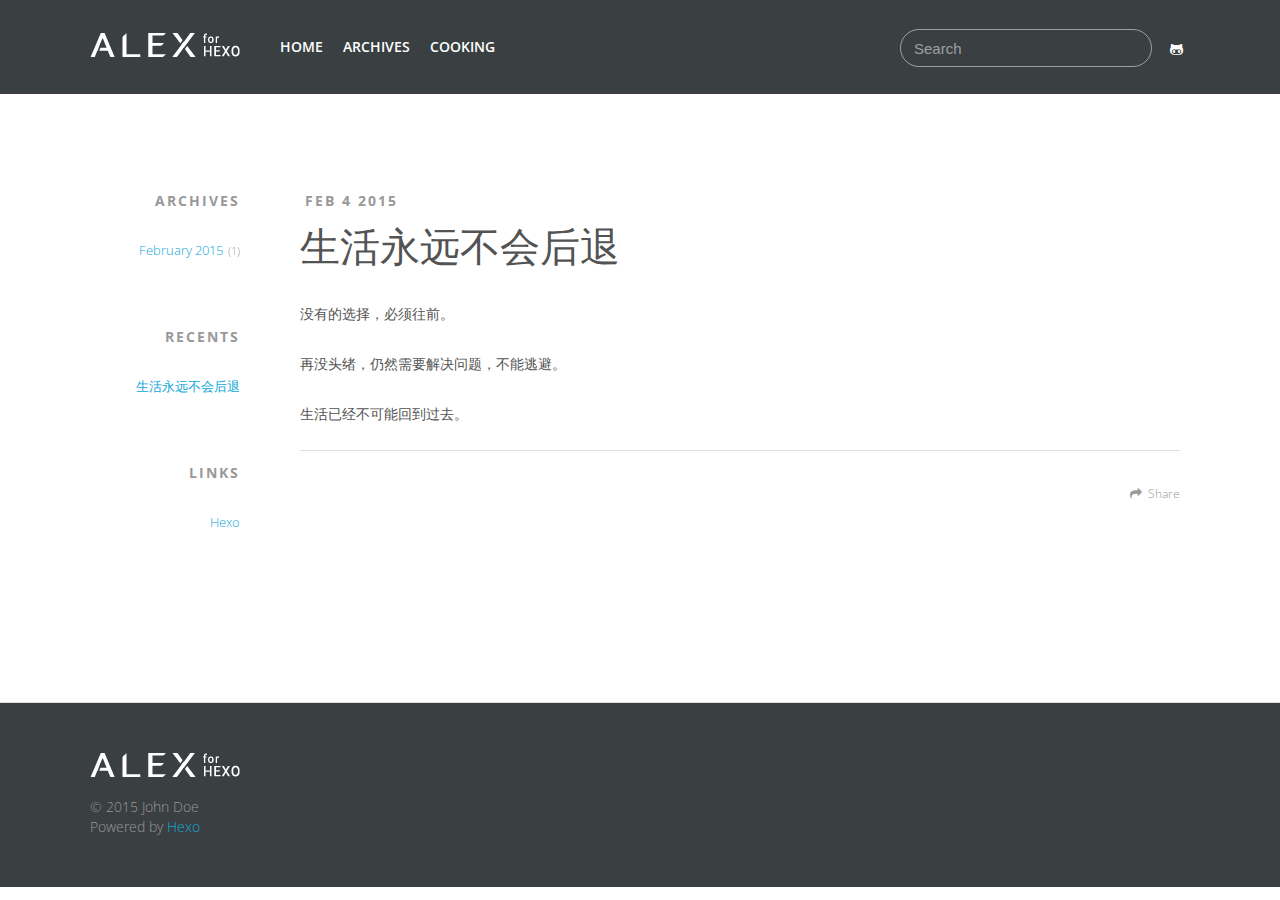
==== commit 78388336: "Site updated: 2015-02-05 02:28:42" ====
--- a/index.html
+++ b/index.html
@@ -42,7 +42,7 @@
         
           <a class="main-nav-link" href="/archives">Archives</a>
         
-          <a class="main-nav-link" href="/about/index.html">About</a>
+          <a class="main-nav-link" href="/cooking/index.html">Cooking</a>
         
       </nav>
       <nav id="sub-nav">
@@ -64,7 +64,7 @@
   
     <a href="/archives" class="mobile-nav-link">Archives</a>
   
-    <a href="/about/index.html" class="mobile-nav-link">About</a>
+    <a href="/cooking/index.html" class="mobile-nav-link">Cooking</a>
   
   <div id="search-form-wrap-mobile">
     <form action="//google.com/search" method="get" accept-charset="UTF-8" class="search-form"><input type="search" name="q" results="0" class="search-form-input" placeholder="Search"><input type="submit" value="&#xF002;" class="search-form-submit"><input type="hidden" name="q" value="site:http://yoursite.com"></form>
@@ -152,7 +152,7 @@
       
     </div>
     <footer class="article-footer">
-      <a data-url="http://yoursite.com/2015/02/04/life-will-never-turn-back/" data-id="6qnvbnh1v8tp4jia" class="article-share-link">Share</a>
+      <a data-url="http://yoursite.com/2015/02/04/life-will-never-turn-back/" data-id="7e6wcrtwk551dx9e" class="article-share-link">Share</a>
       
       
     </footer>
